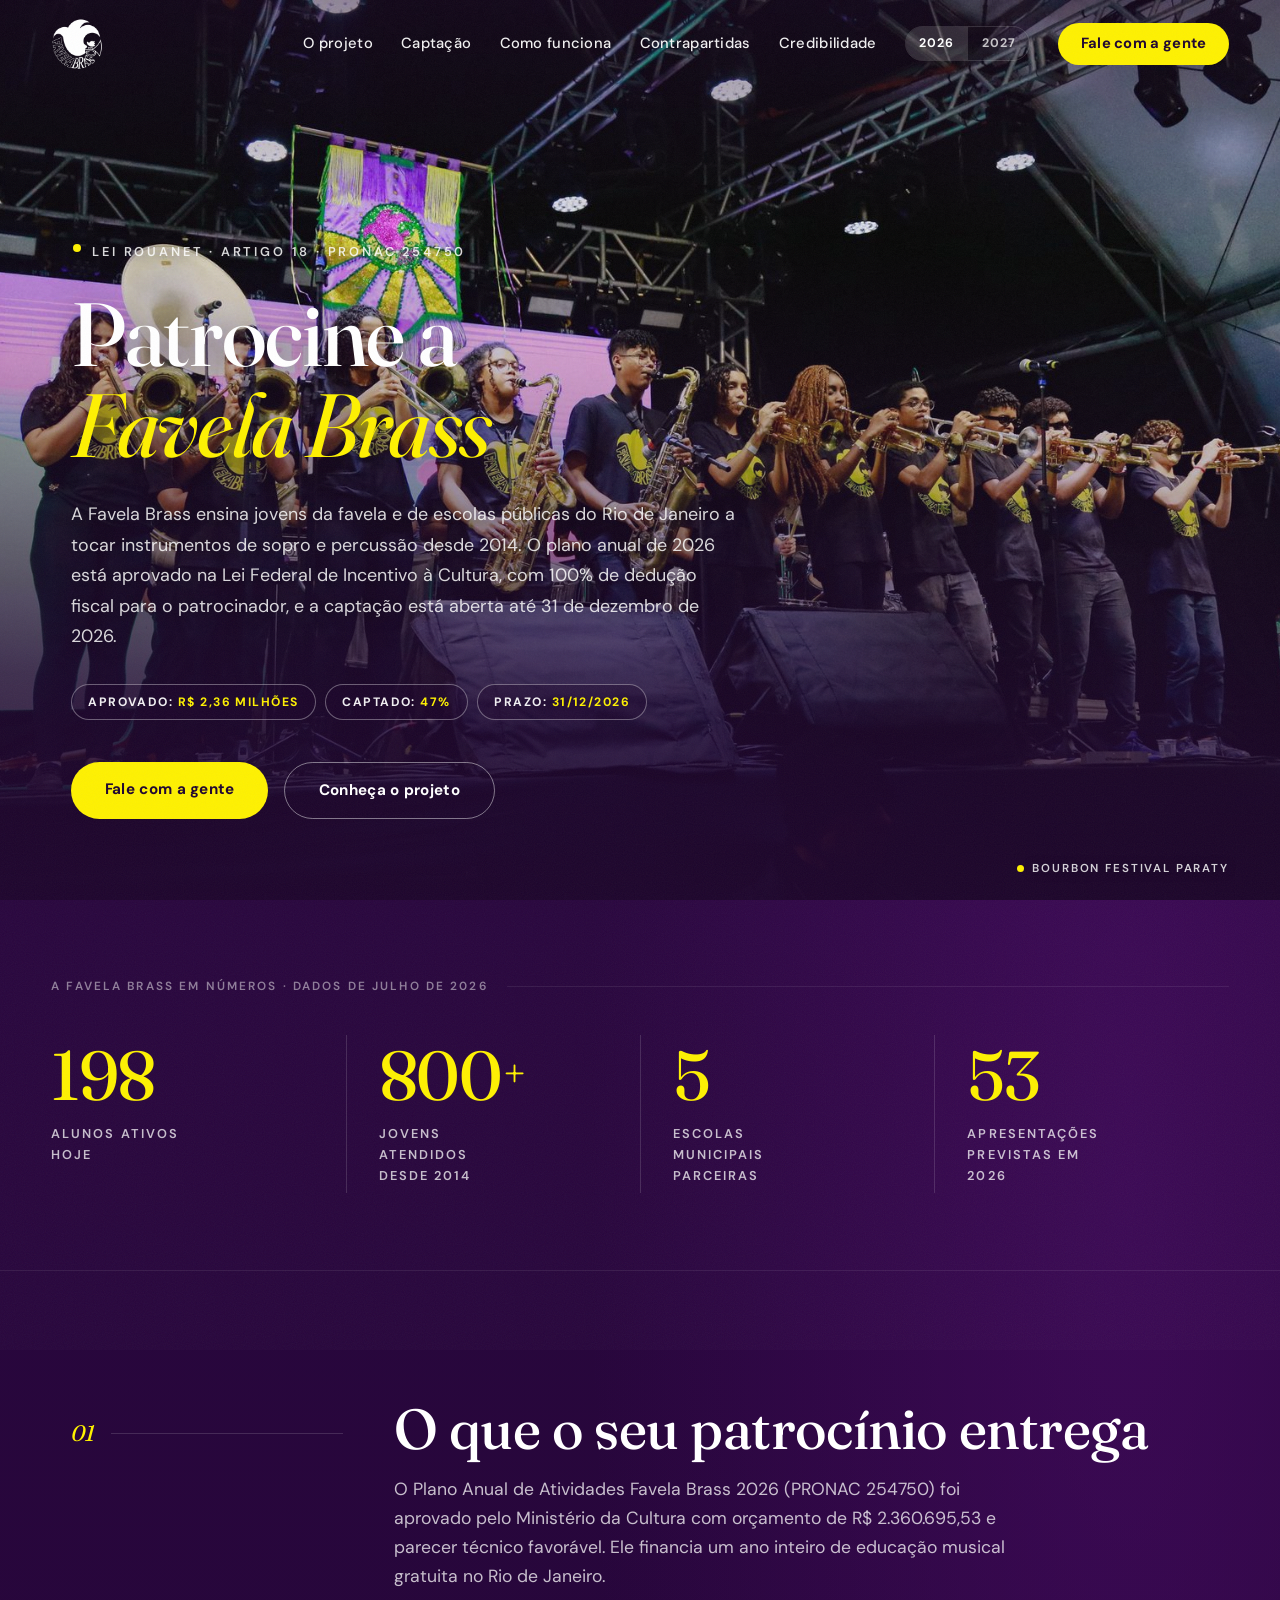
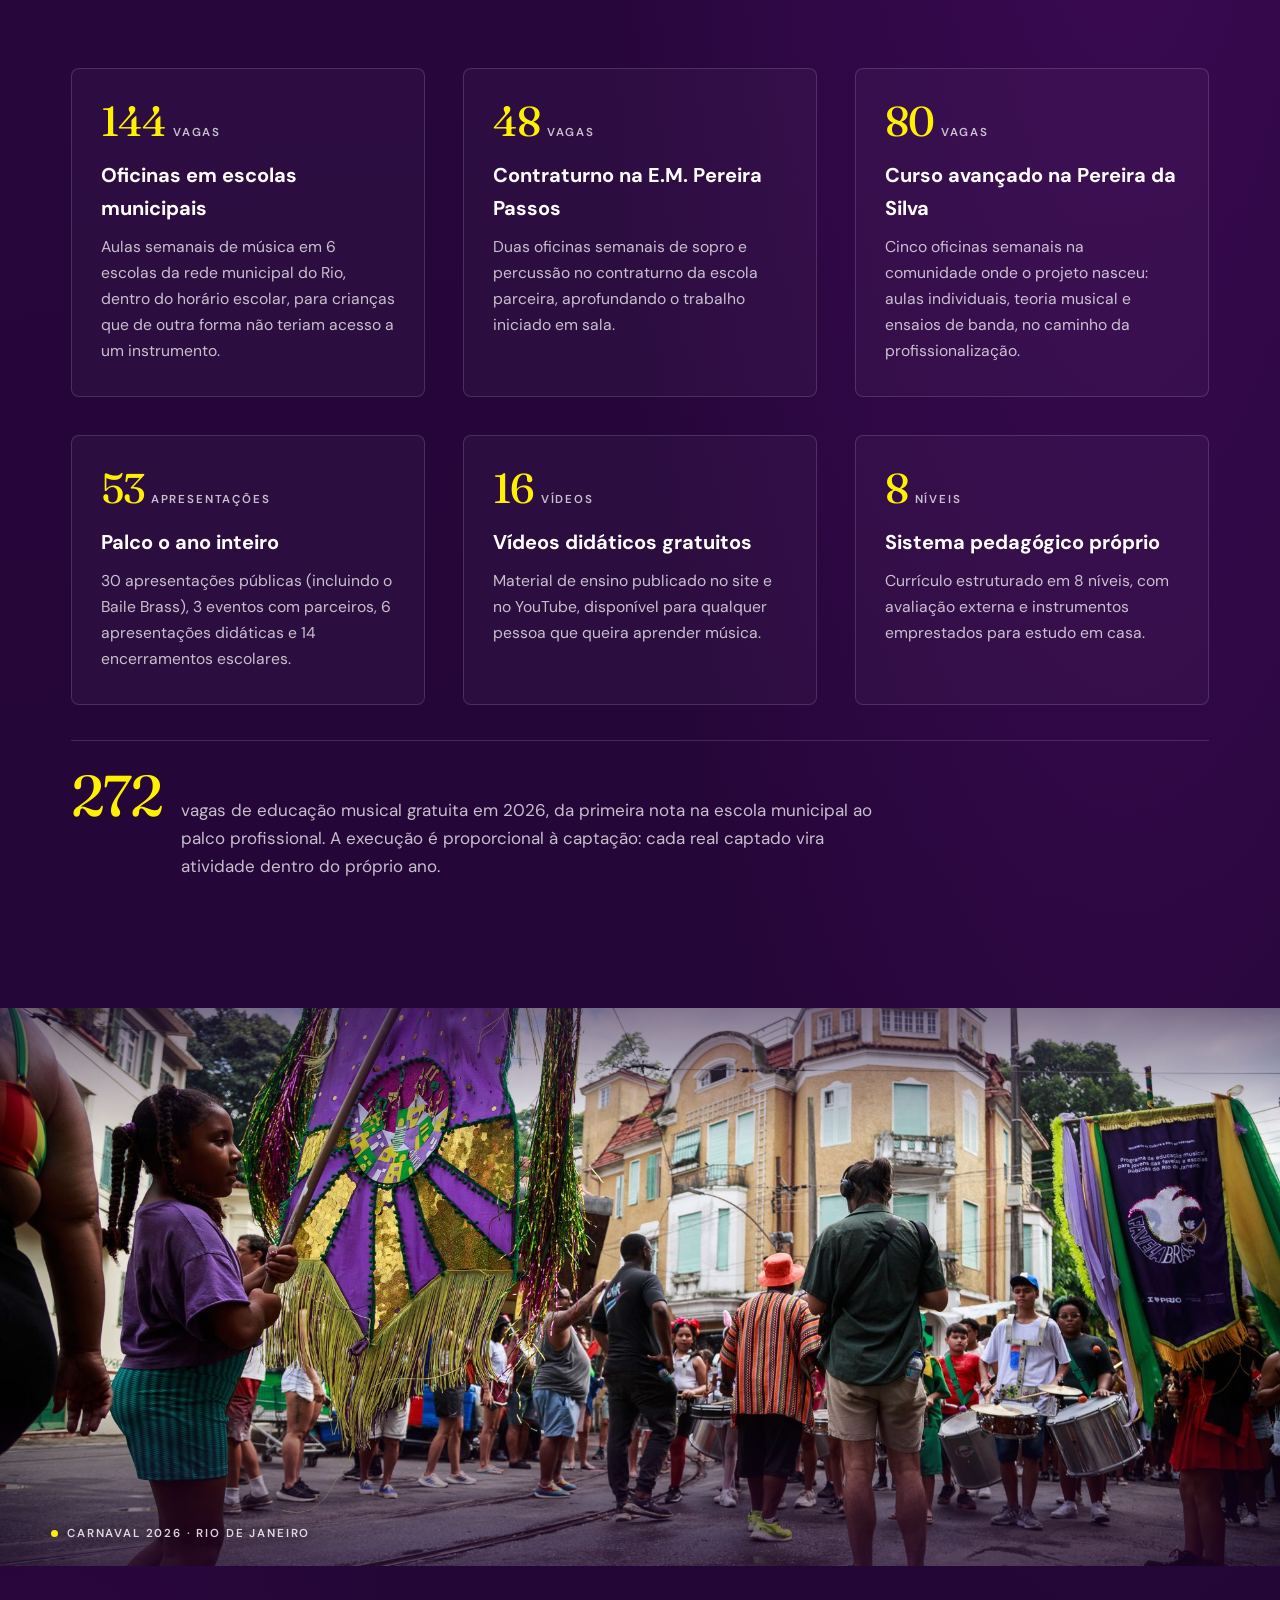
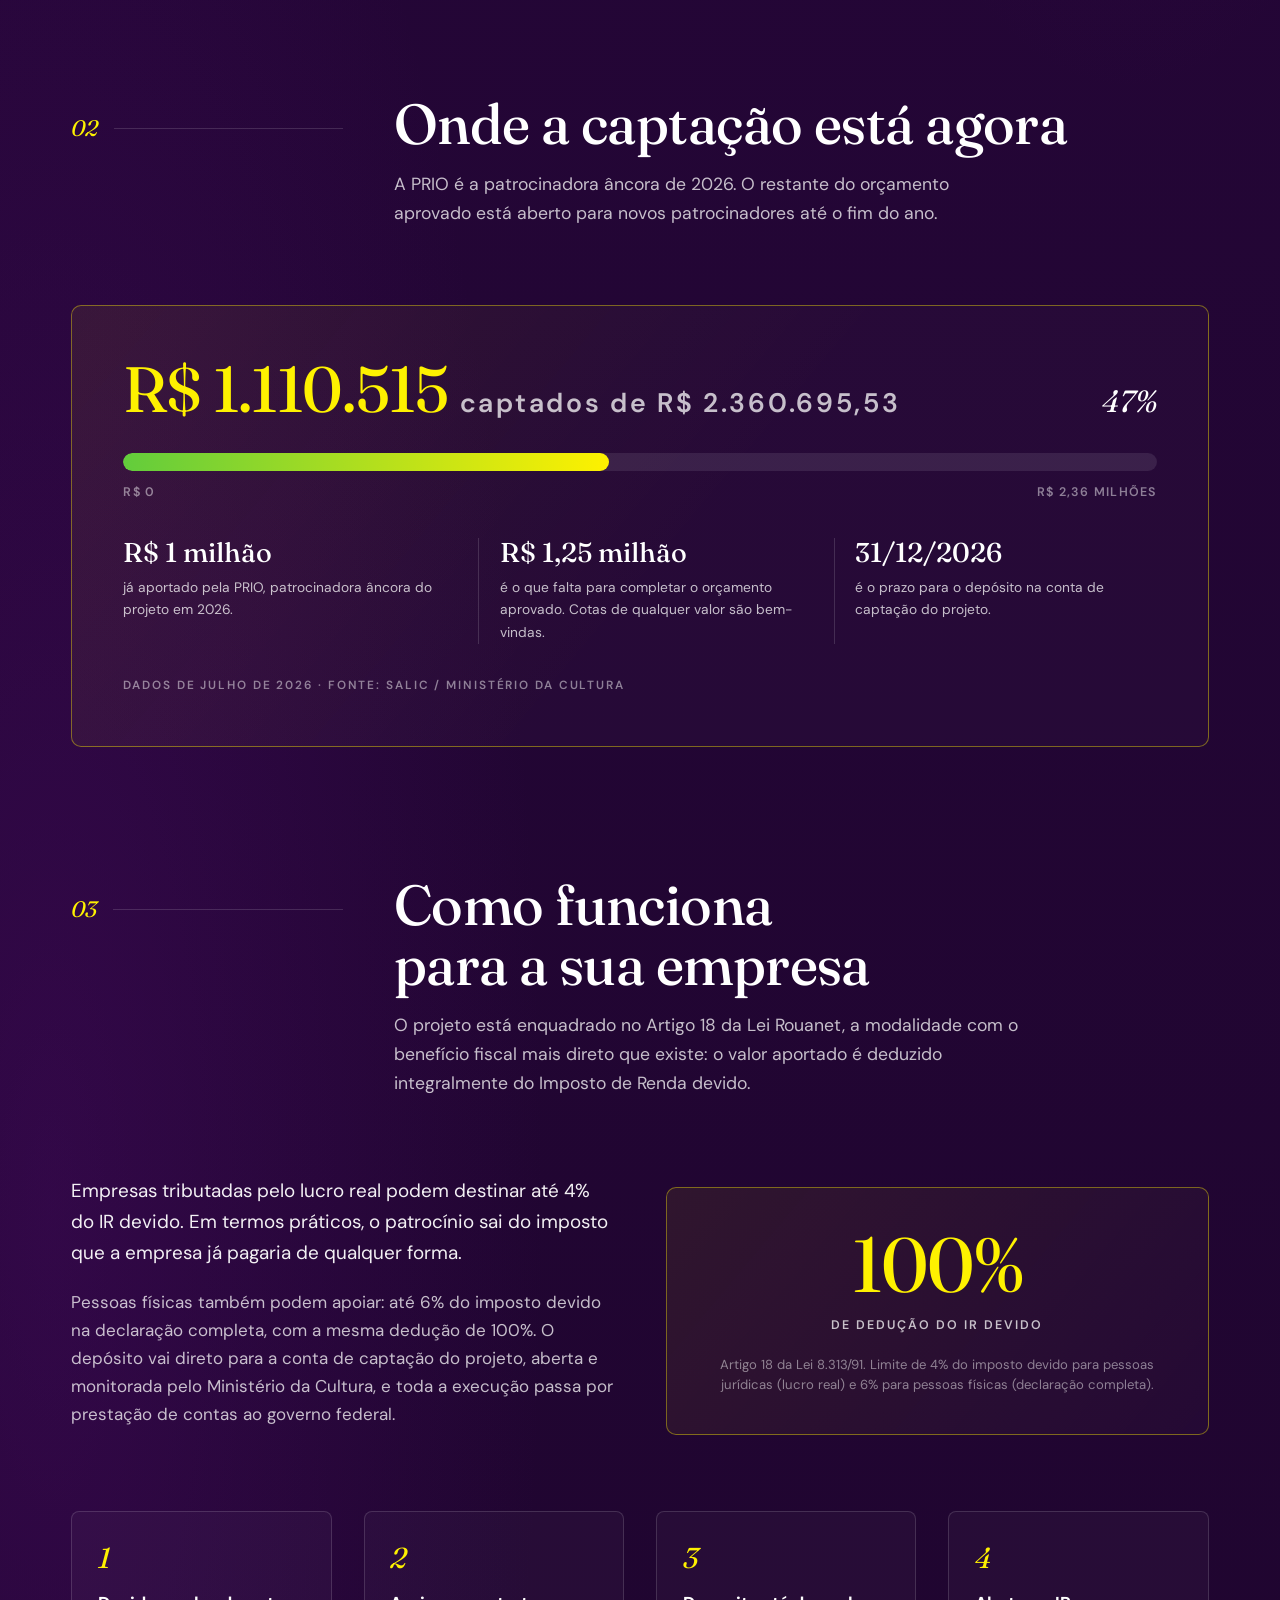
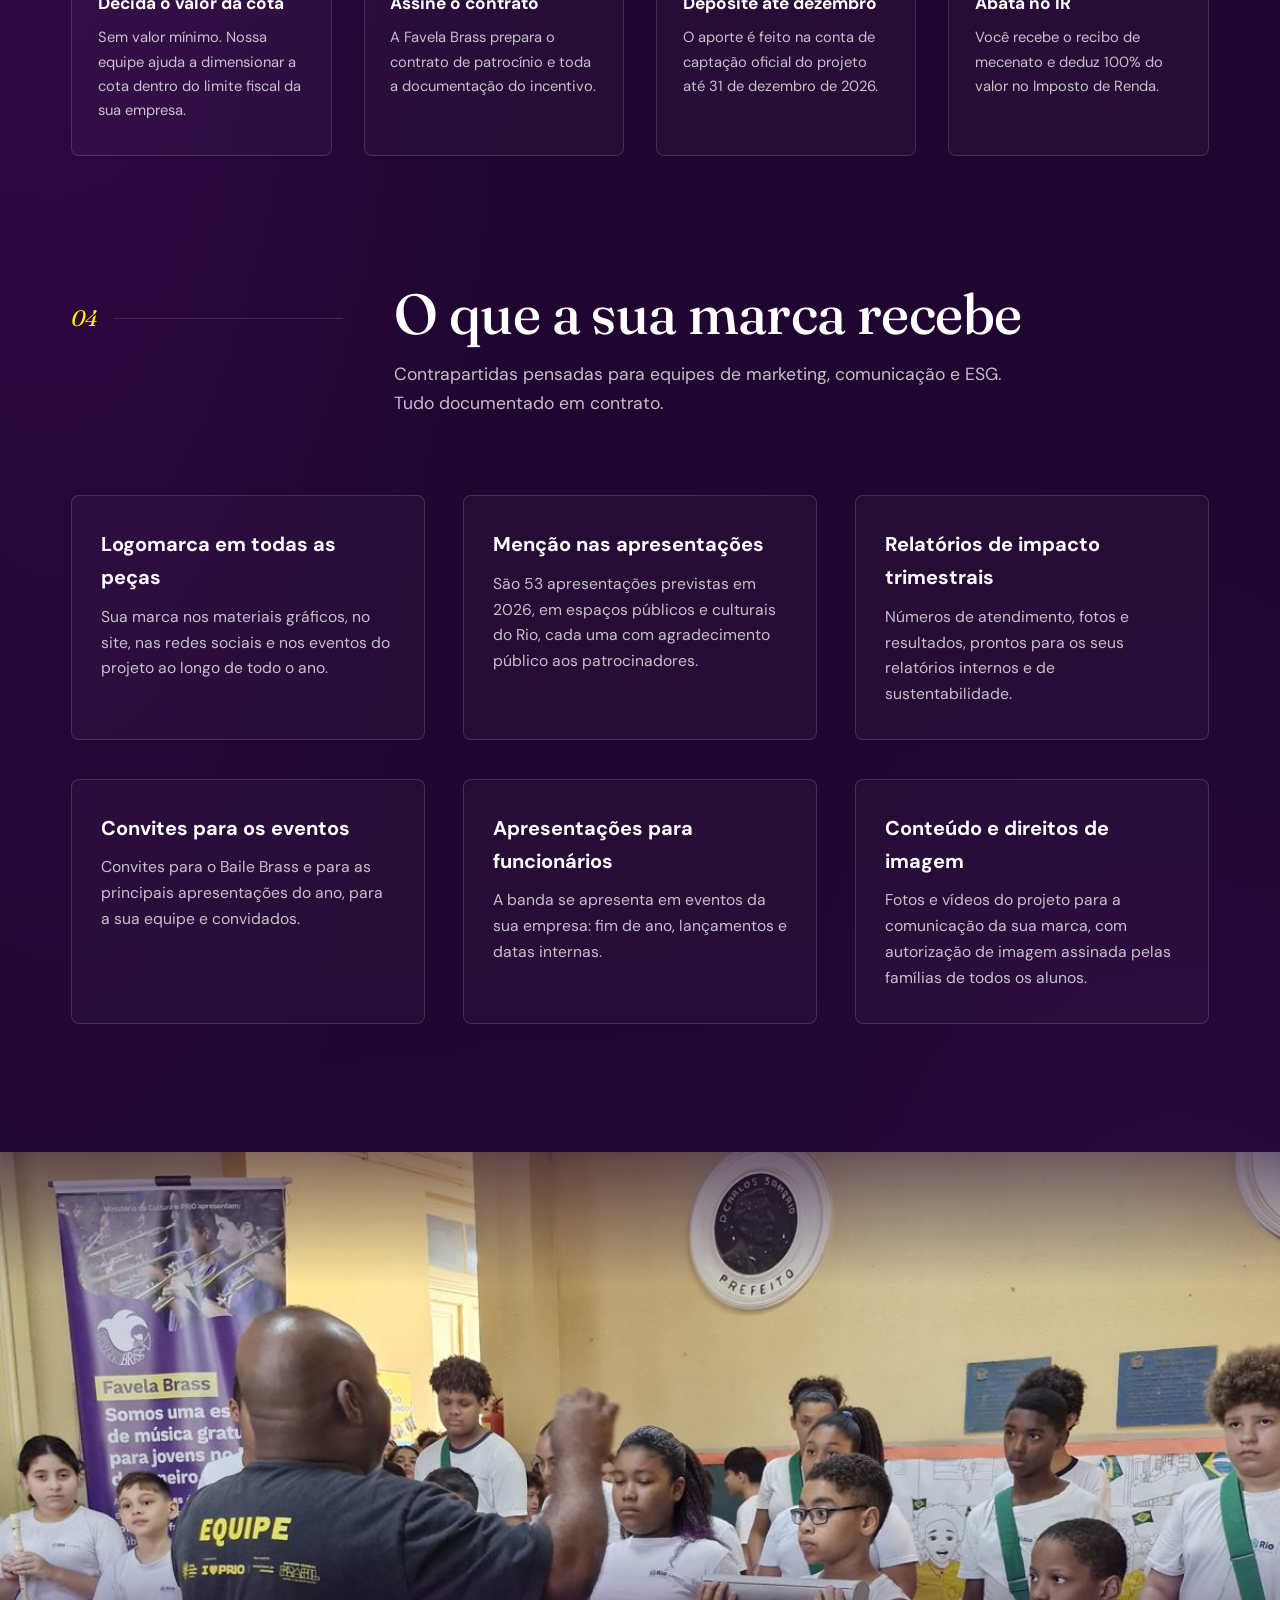
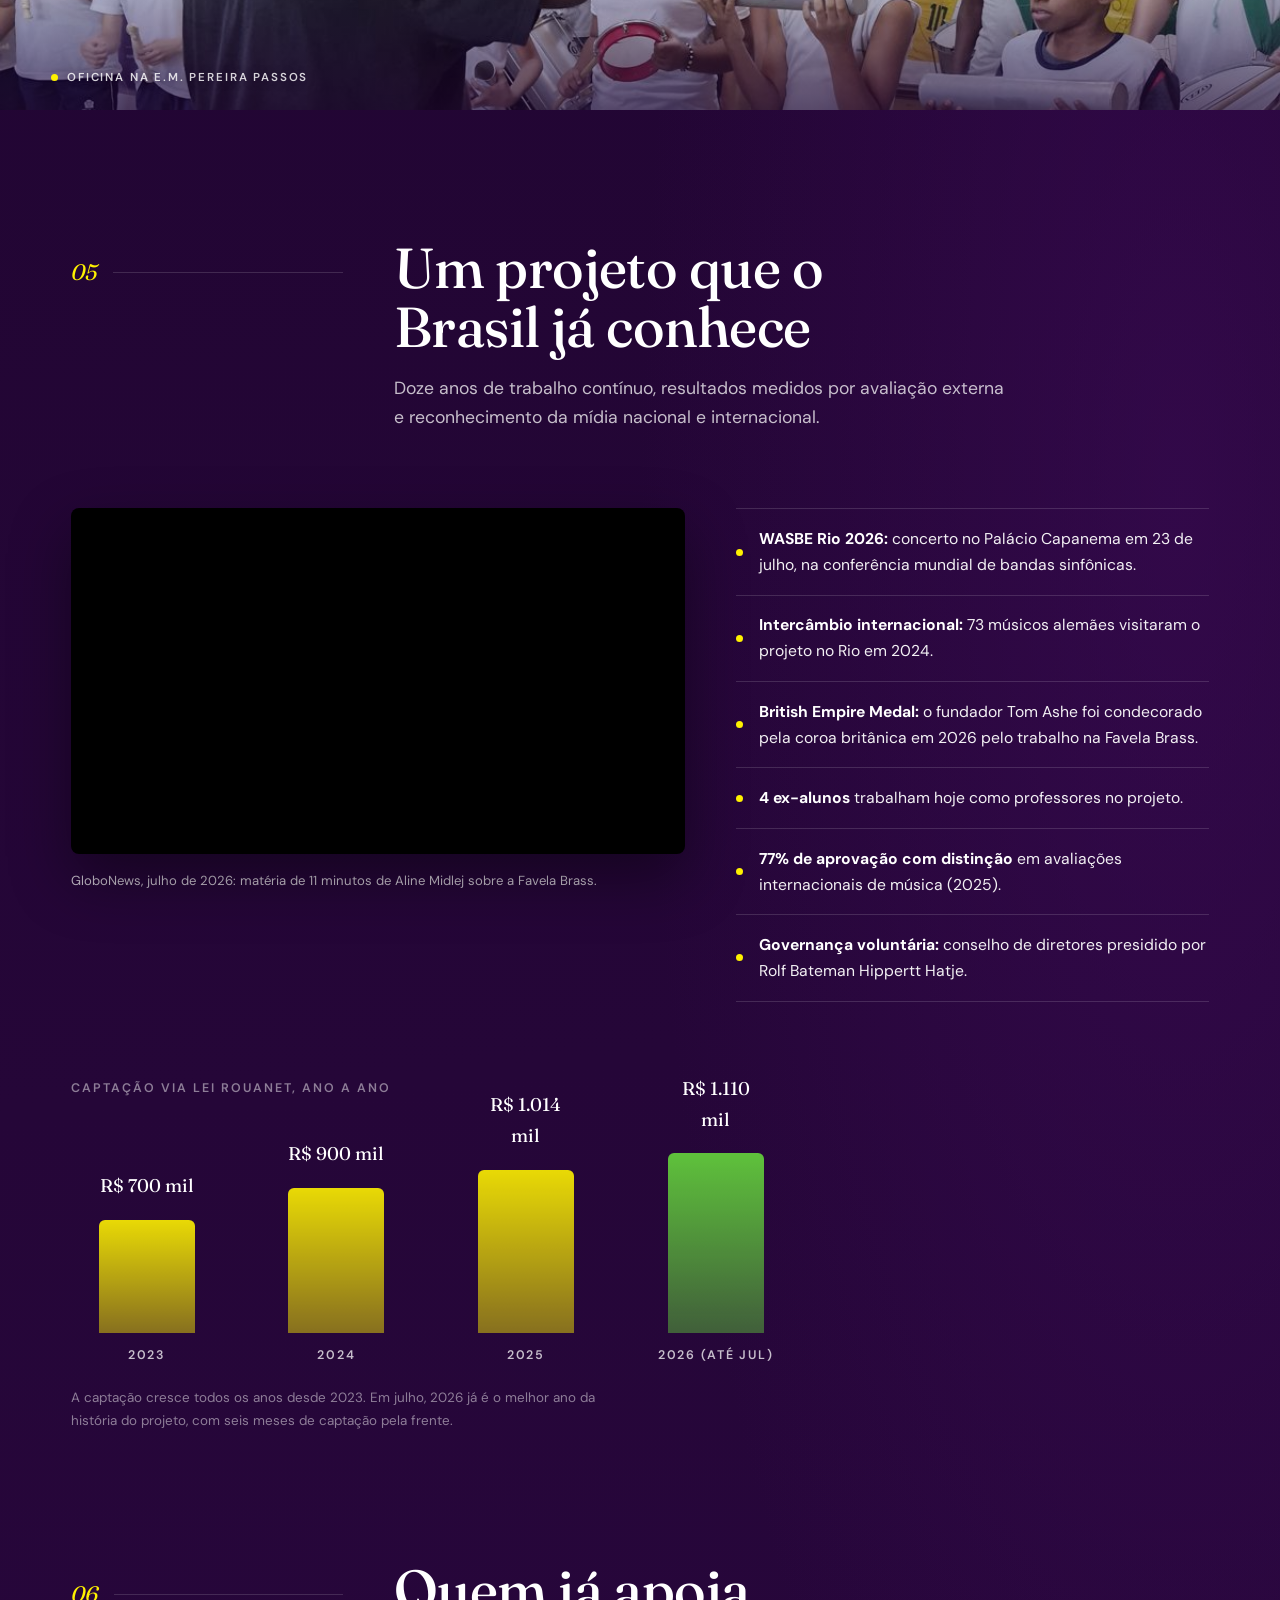
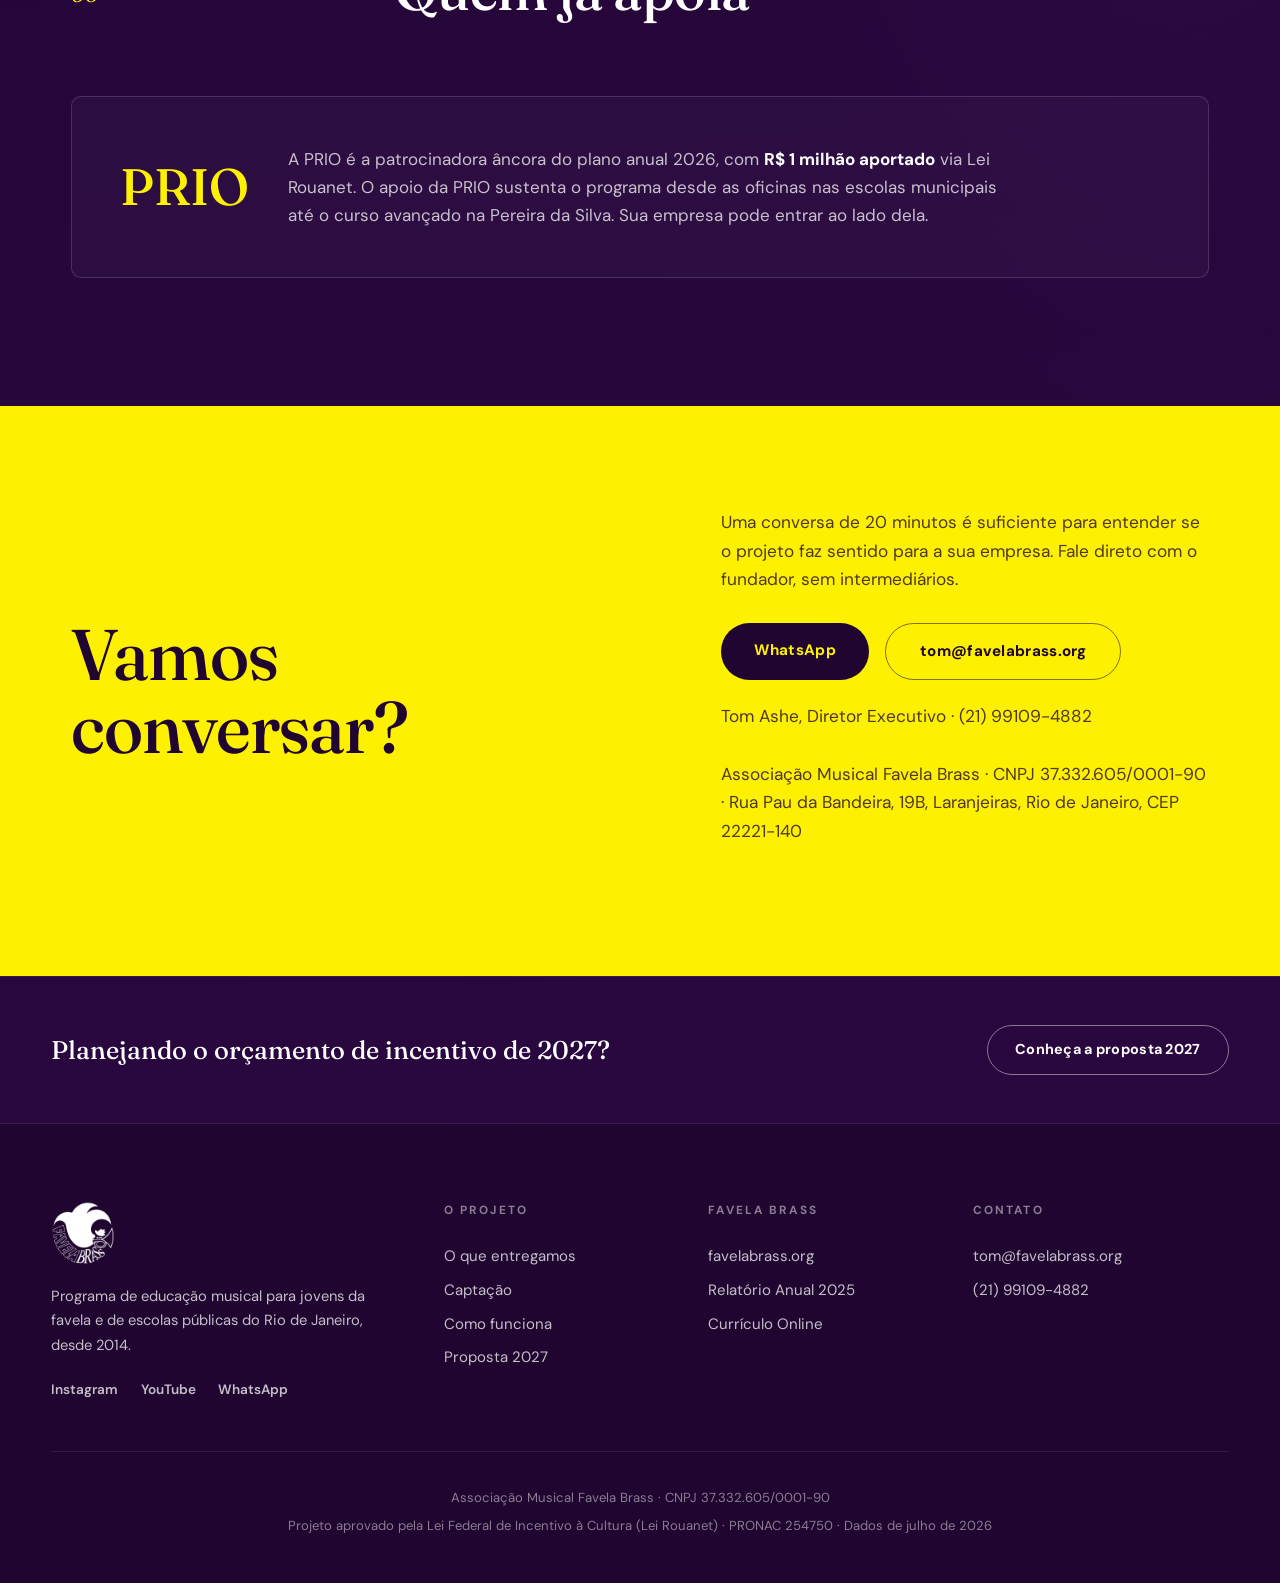
==== index.html @ df21fc0c "Apresentação comercial Rouanet: /2026/ (PRONAC 254750, captação) + /2027/ (proposta), rouanet.favela" ====
<!DOCTYPE html>
<html lang="pt-BR">
<head>
<meta charset="UTF-8">
<!-- Raiz redireciona para o ano com captação ativa.
     Flipar para /2027/ quando a captação 2026 fechar (jan/2027). -->
<meta http-equiv="refresh" content="0; url=/2026/">
<link rel="canonical" href="https://rouanet.favelabrass.org/2026/">
<title>Favela Brass · Lei Rouanet</title>
<script>location.replace('/2026/');</script>
</head>
<body>
<p><a href="/2026/">Patrocine a Favela Brass via Lei Rouanet: projeto 2026</a></p>
</body>
</html>
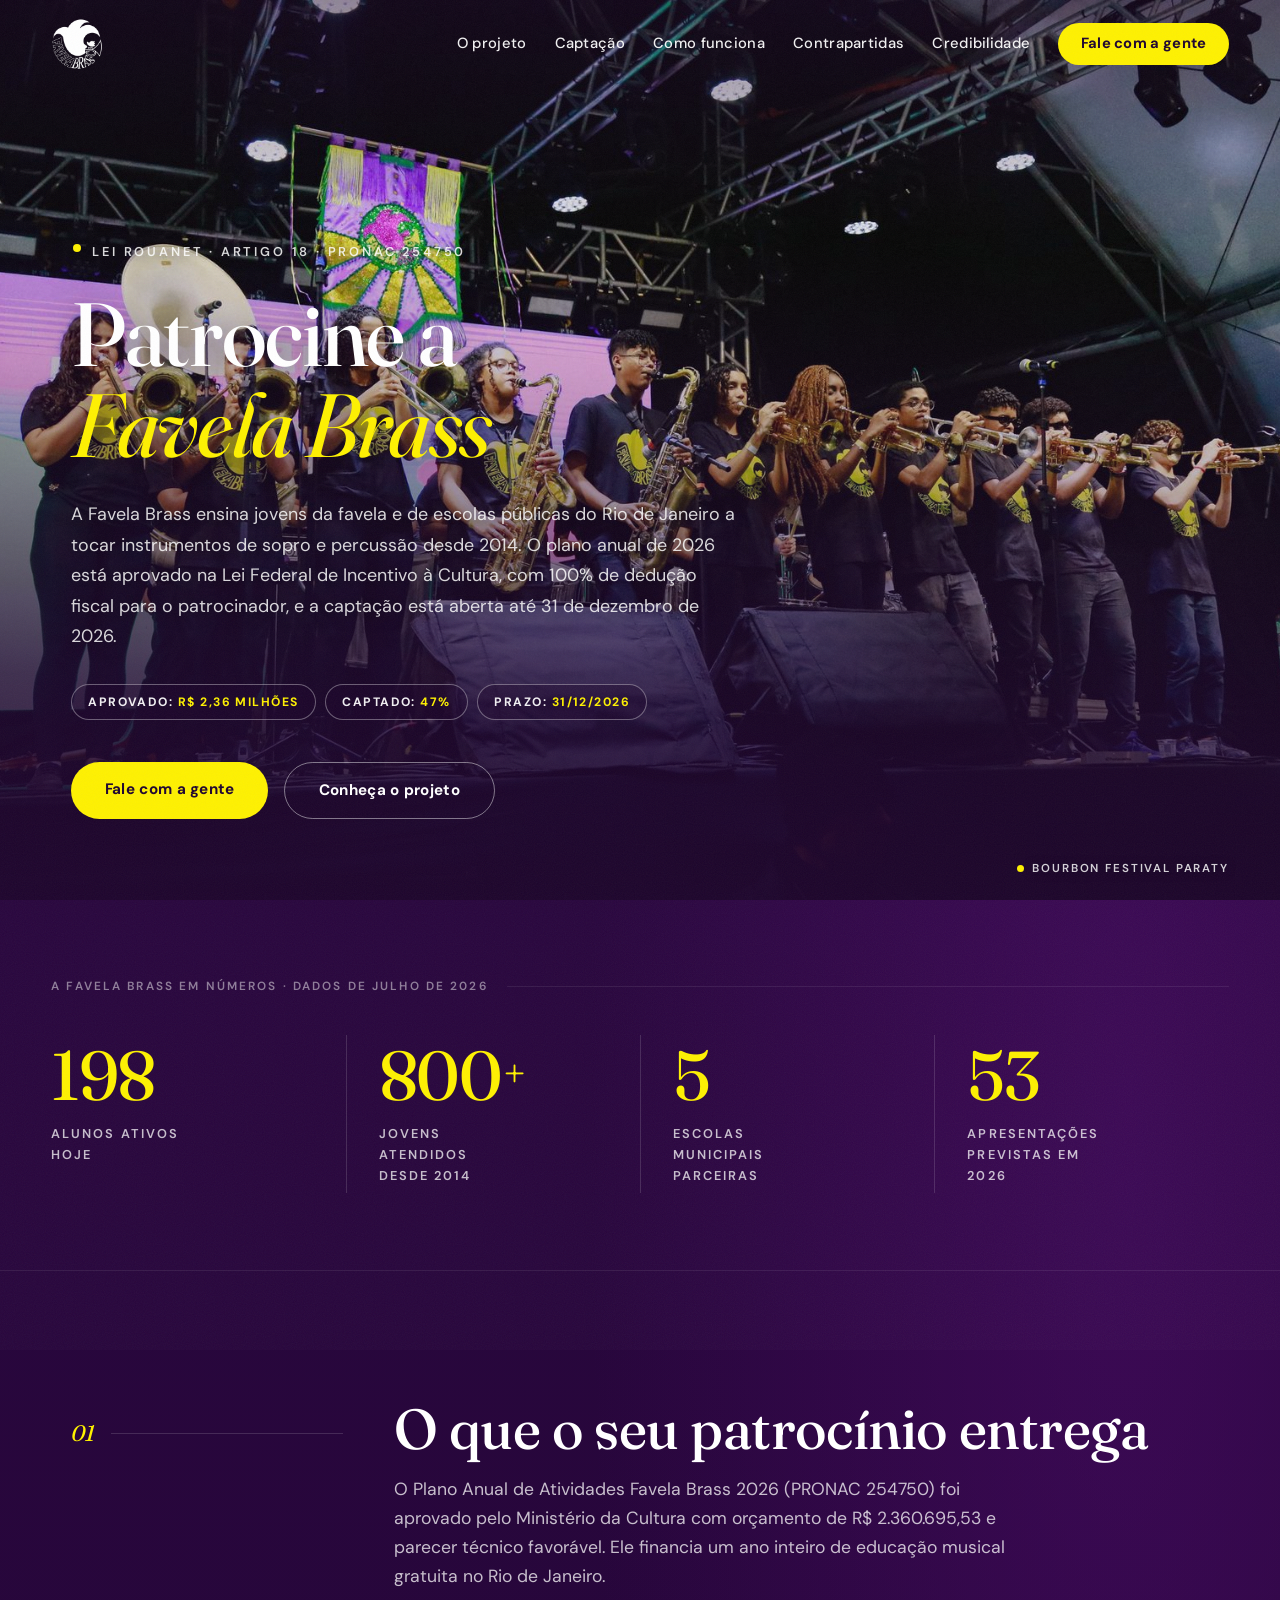
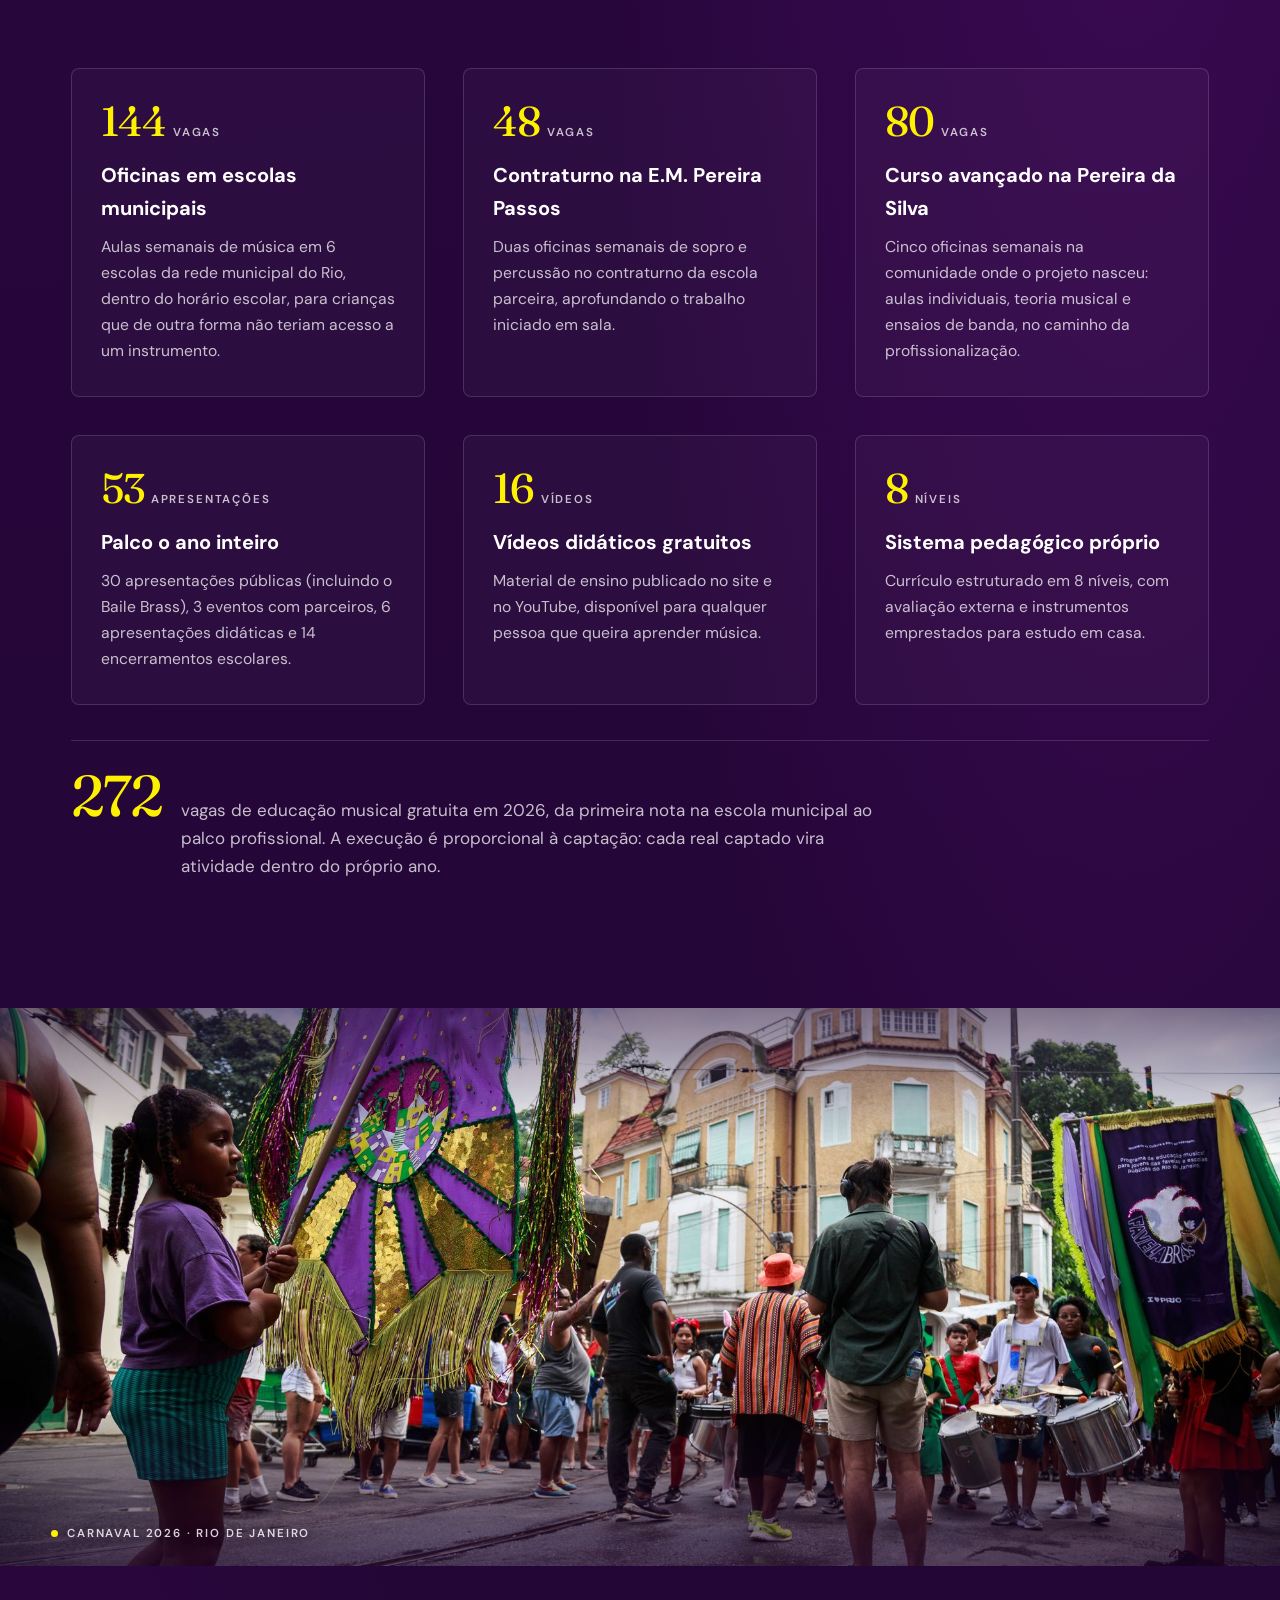
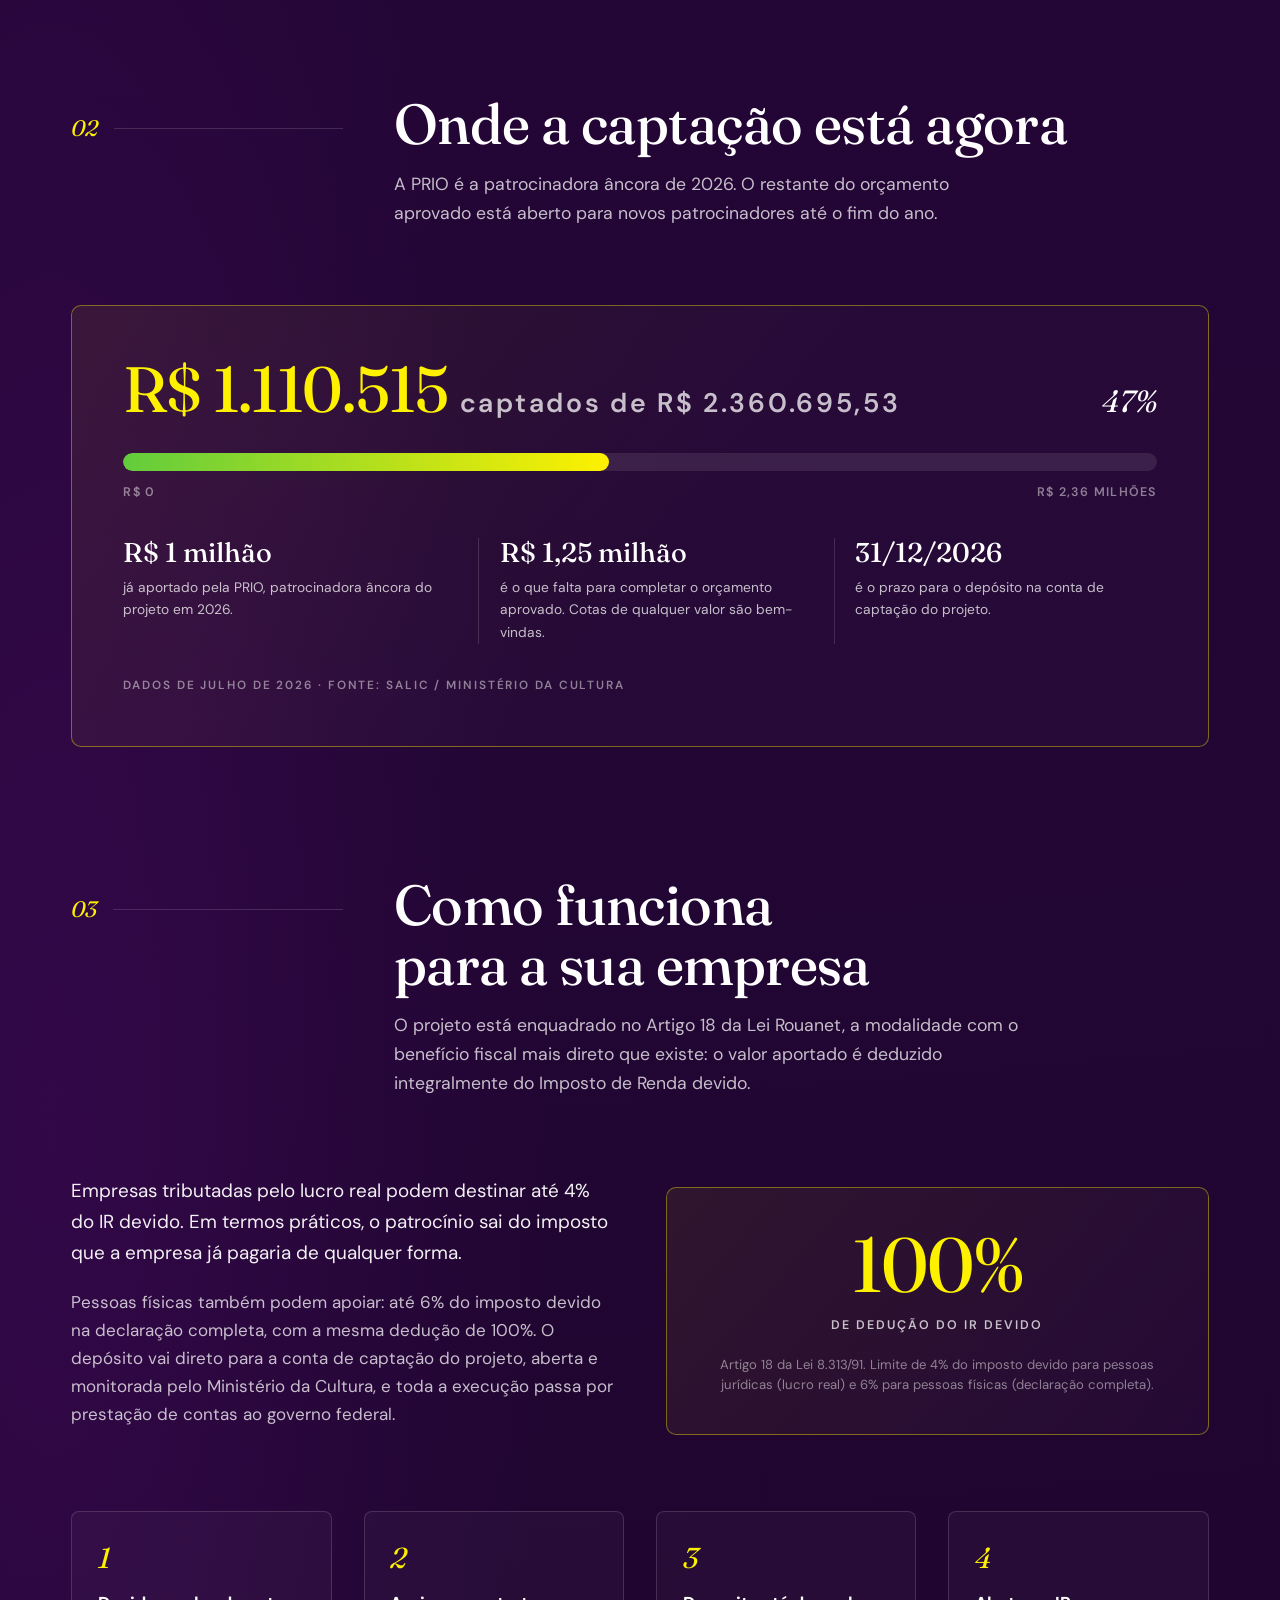
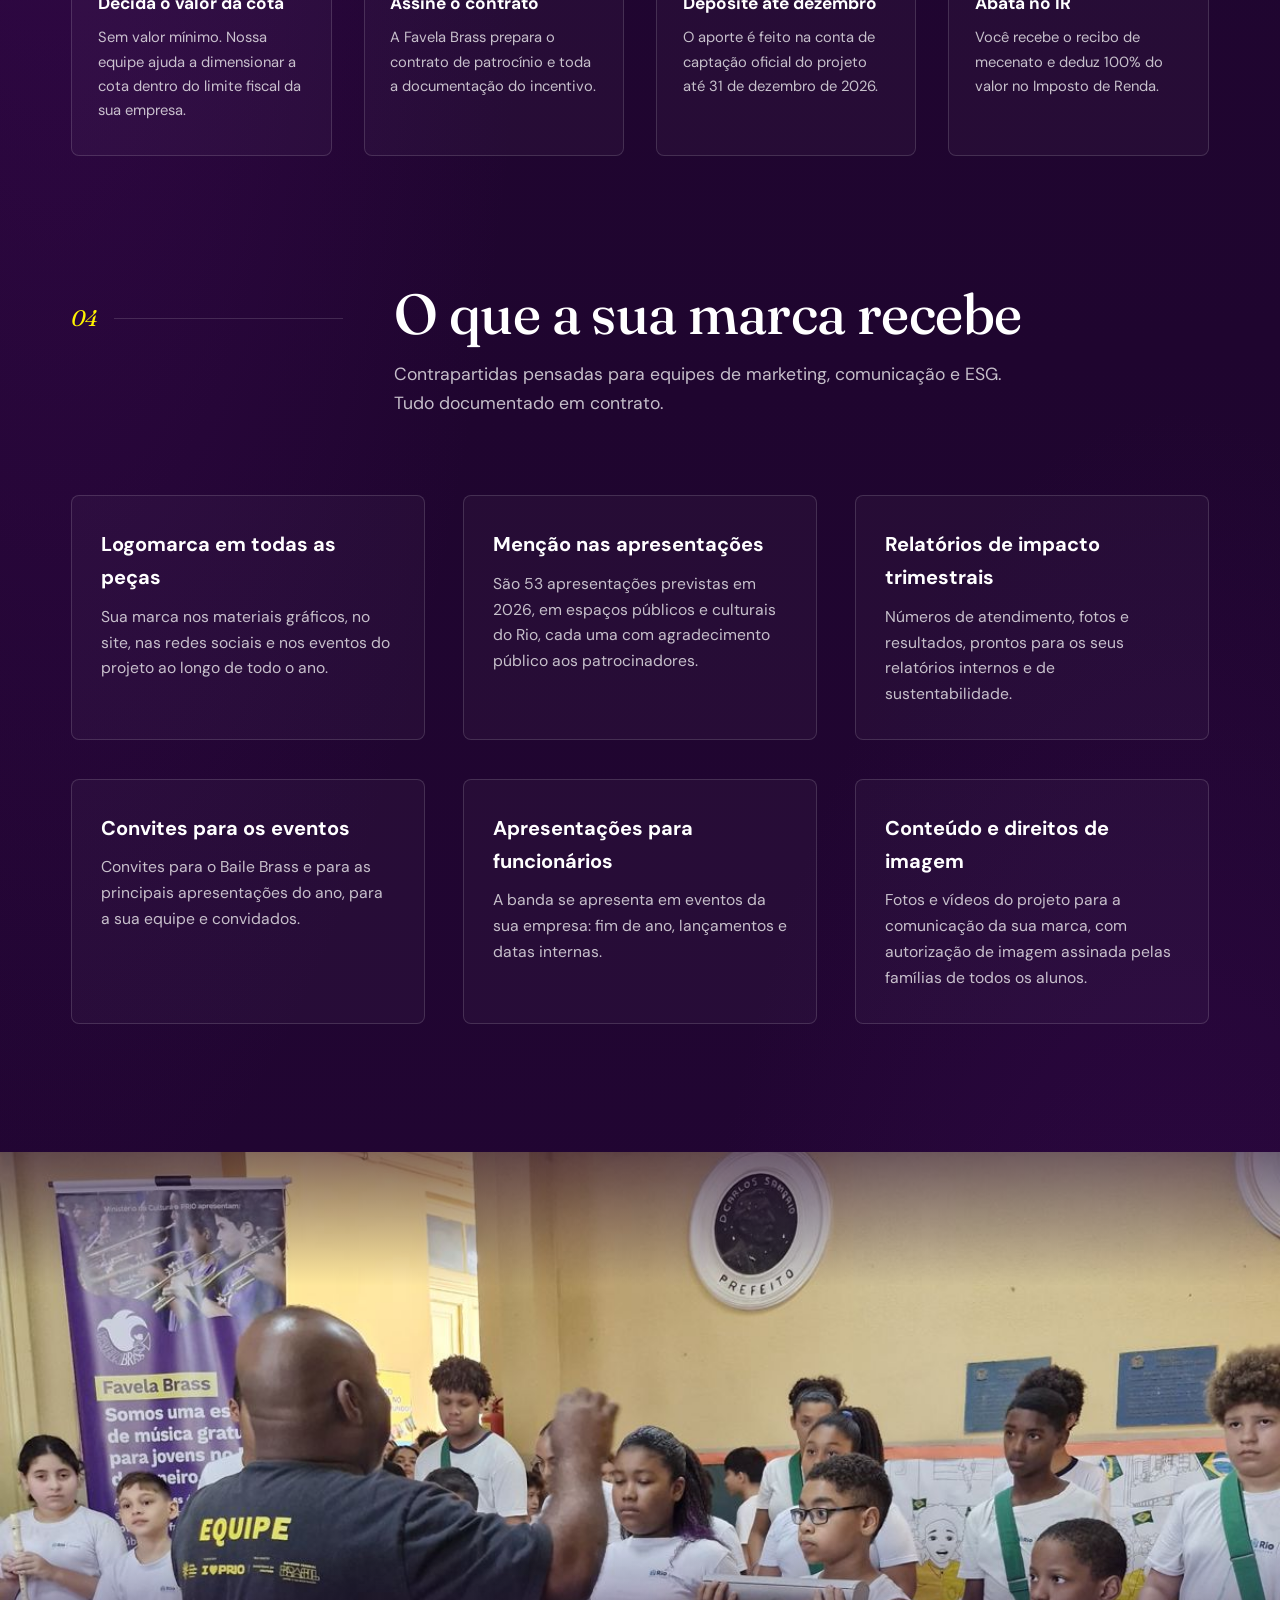
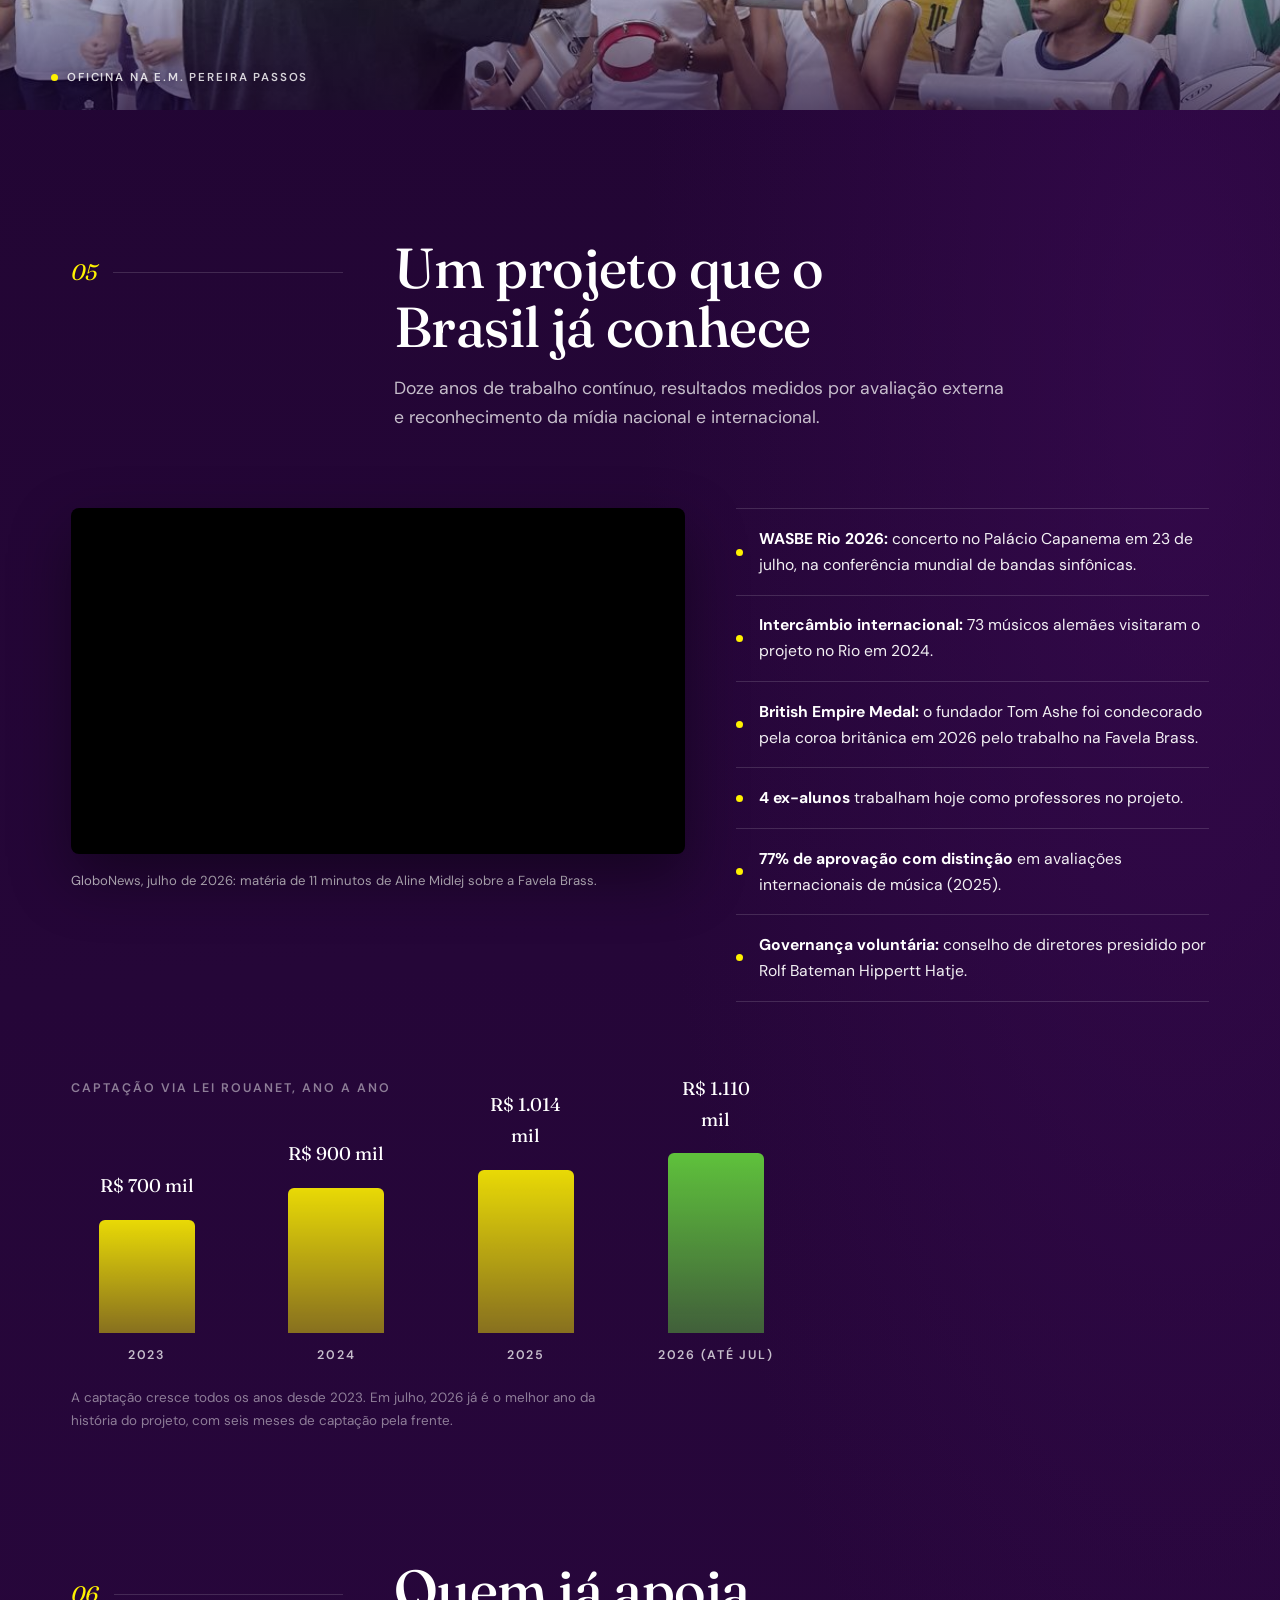
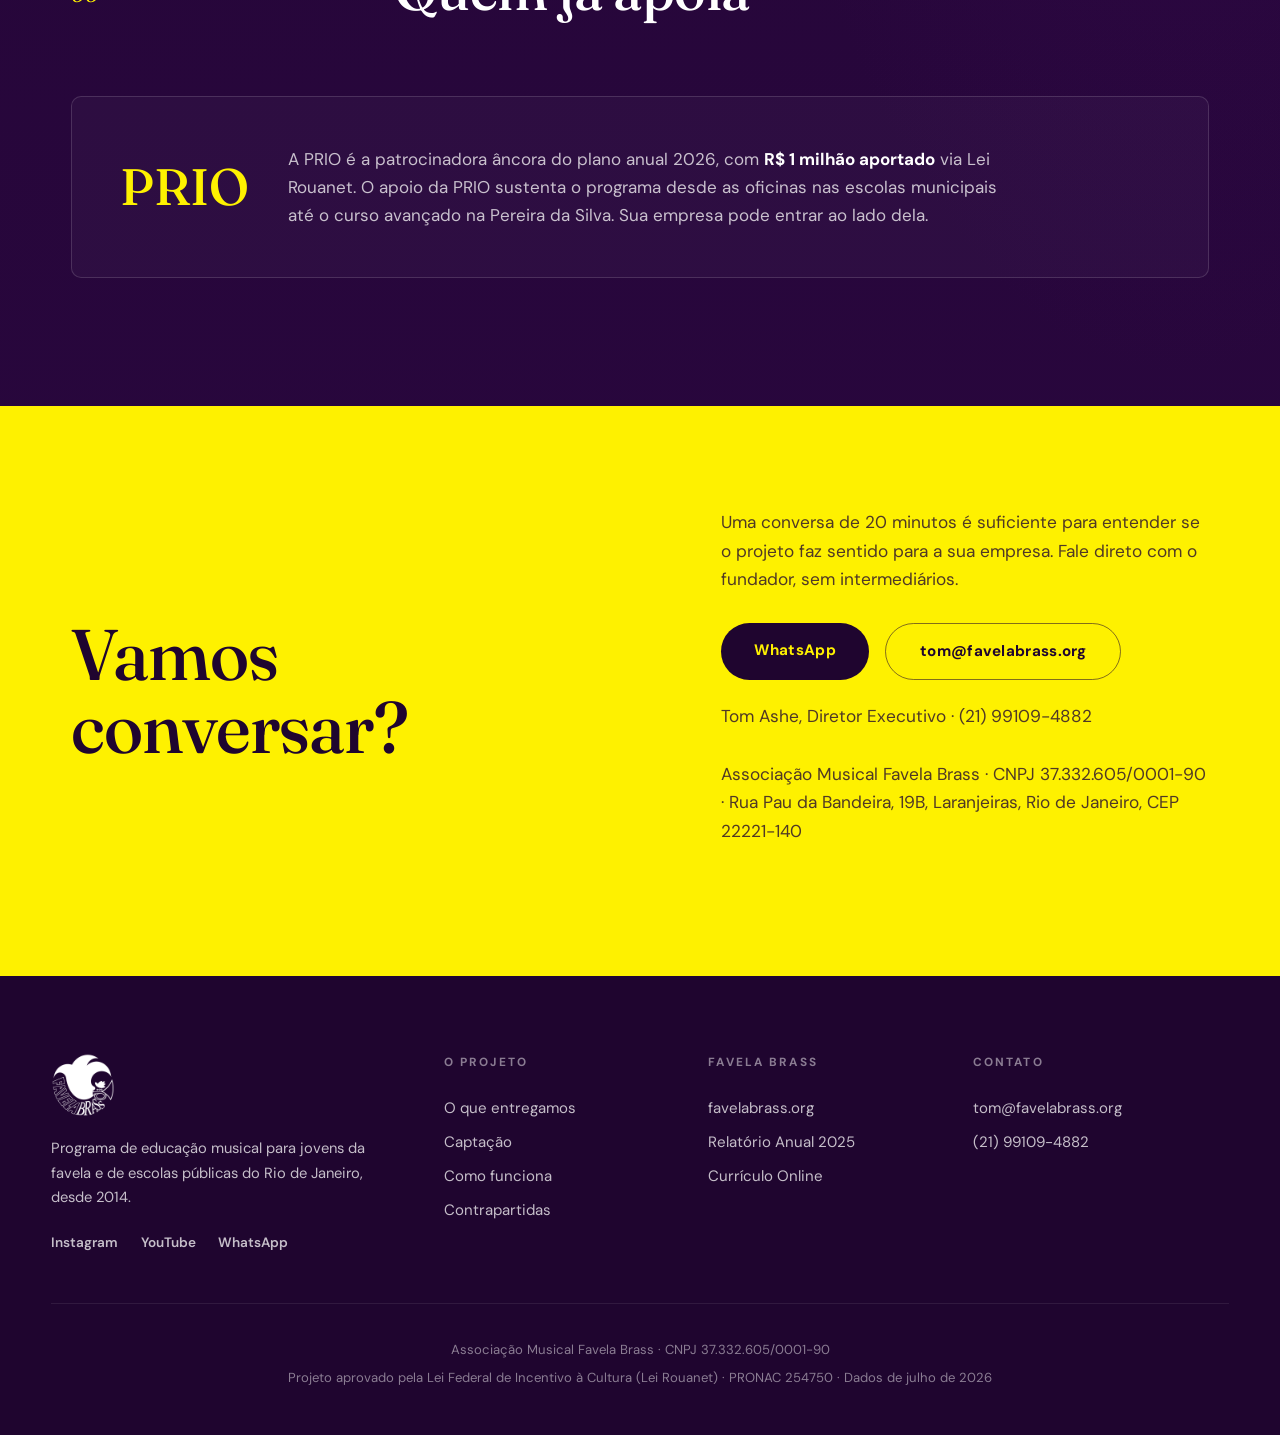
==== commit 33978001: "Park 2027 until MinC approval; 2026 is now a standalone single-page site FB does not present project" ====
--- a/index.html
+++ b/index.html
@@ -3,7 +3,10 @@
 <head>
 <meta charset="UTF-8">
 <!-- Raiz redireciona para o ano com captação ativa.
-     Flipar para /2027/ quando a captação 2026 fechar (jan/2027). -->
+     A página /2027/ está PARADA (git history, commit 6e48c6c): a FB não
+     apresenta projeto antes da aprovação do MinC. Quando o plano 2027 for
+     aprovado, restaurar /2027/ com PRONAC e valor reais e apontar a raiz
+     para ele. Até lá, só existe /2026/. -->
 <meta http-equiv="refresh" content="0; url=/2026/">
 <link rel="canonical" href="https://rouanet.favelabrass.org/2026/">
 <title>Favela Brass · Lei Rouanet</title>
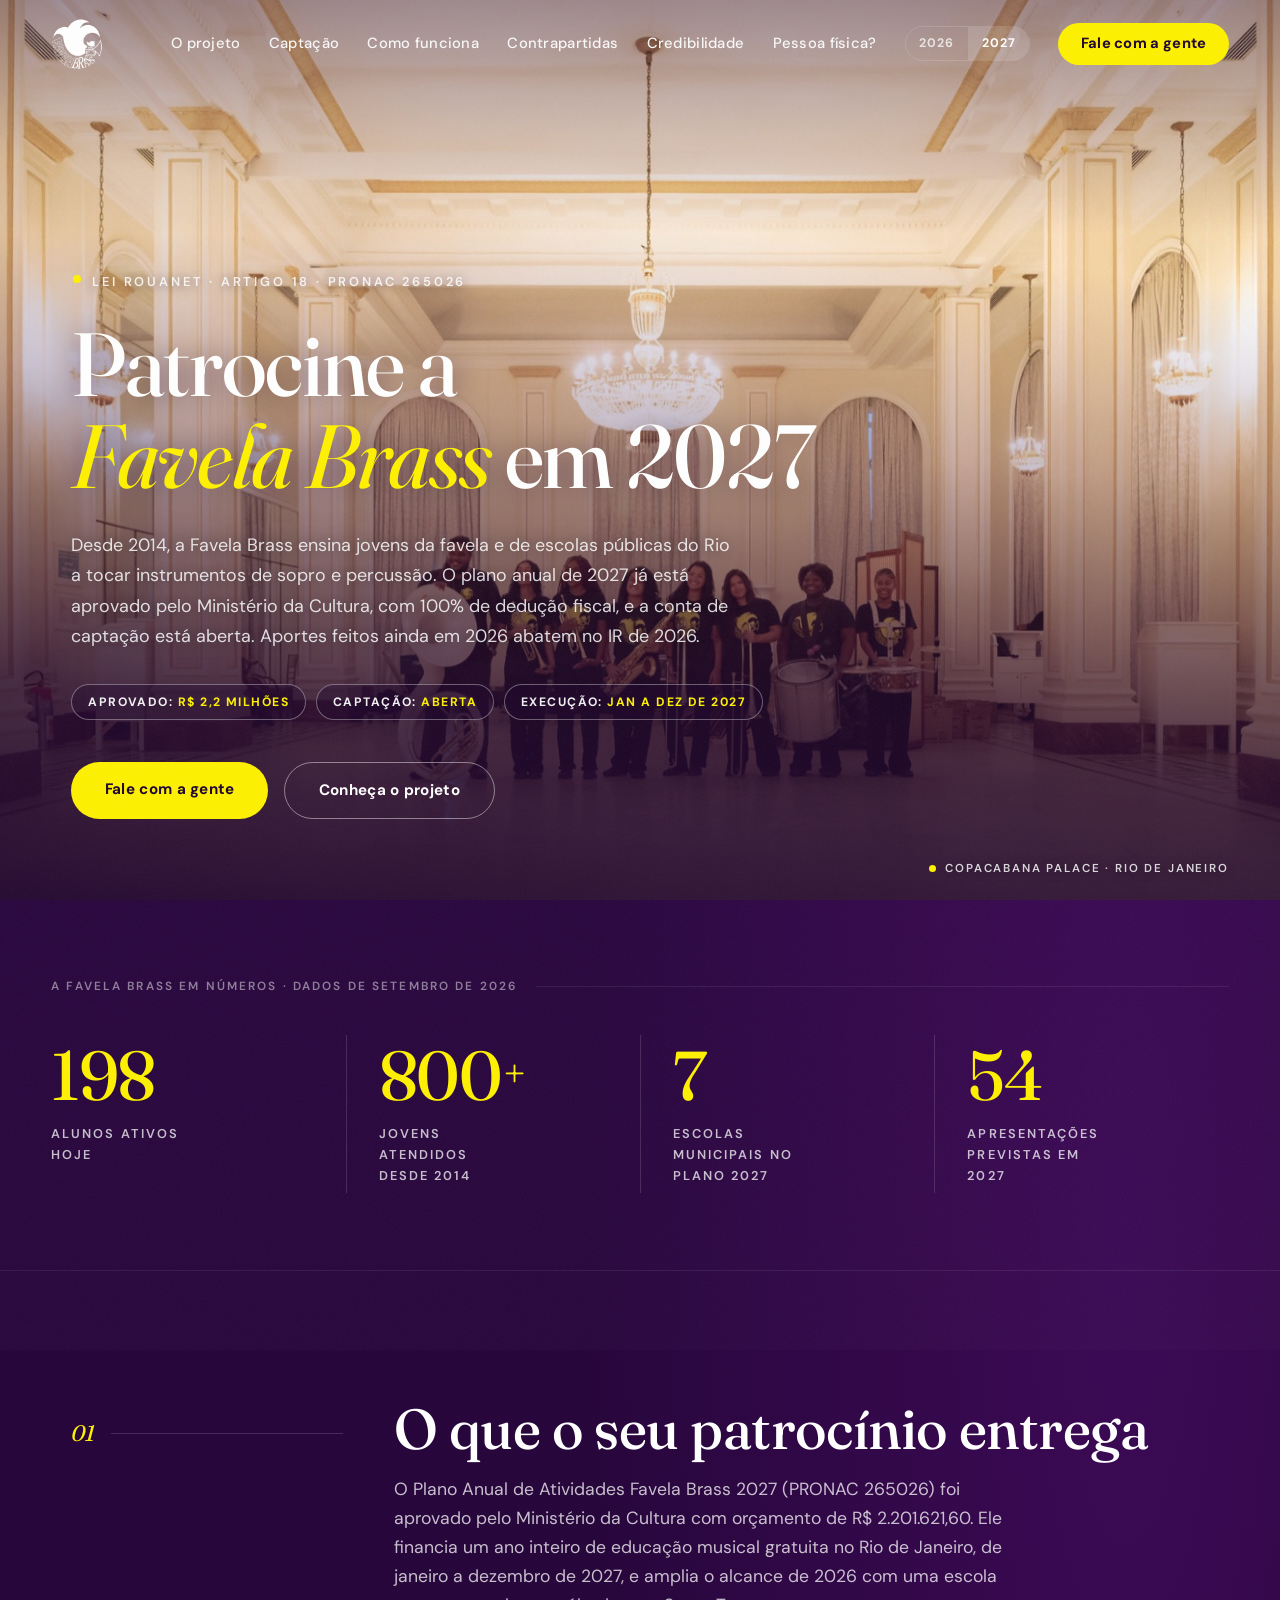
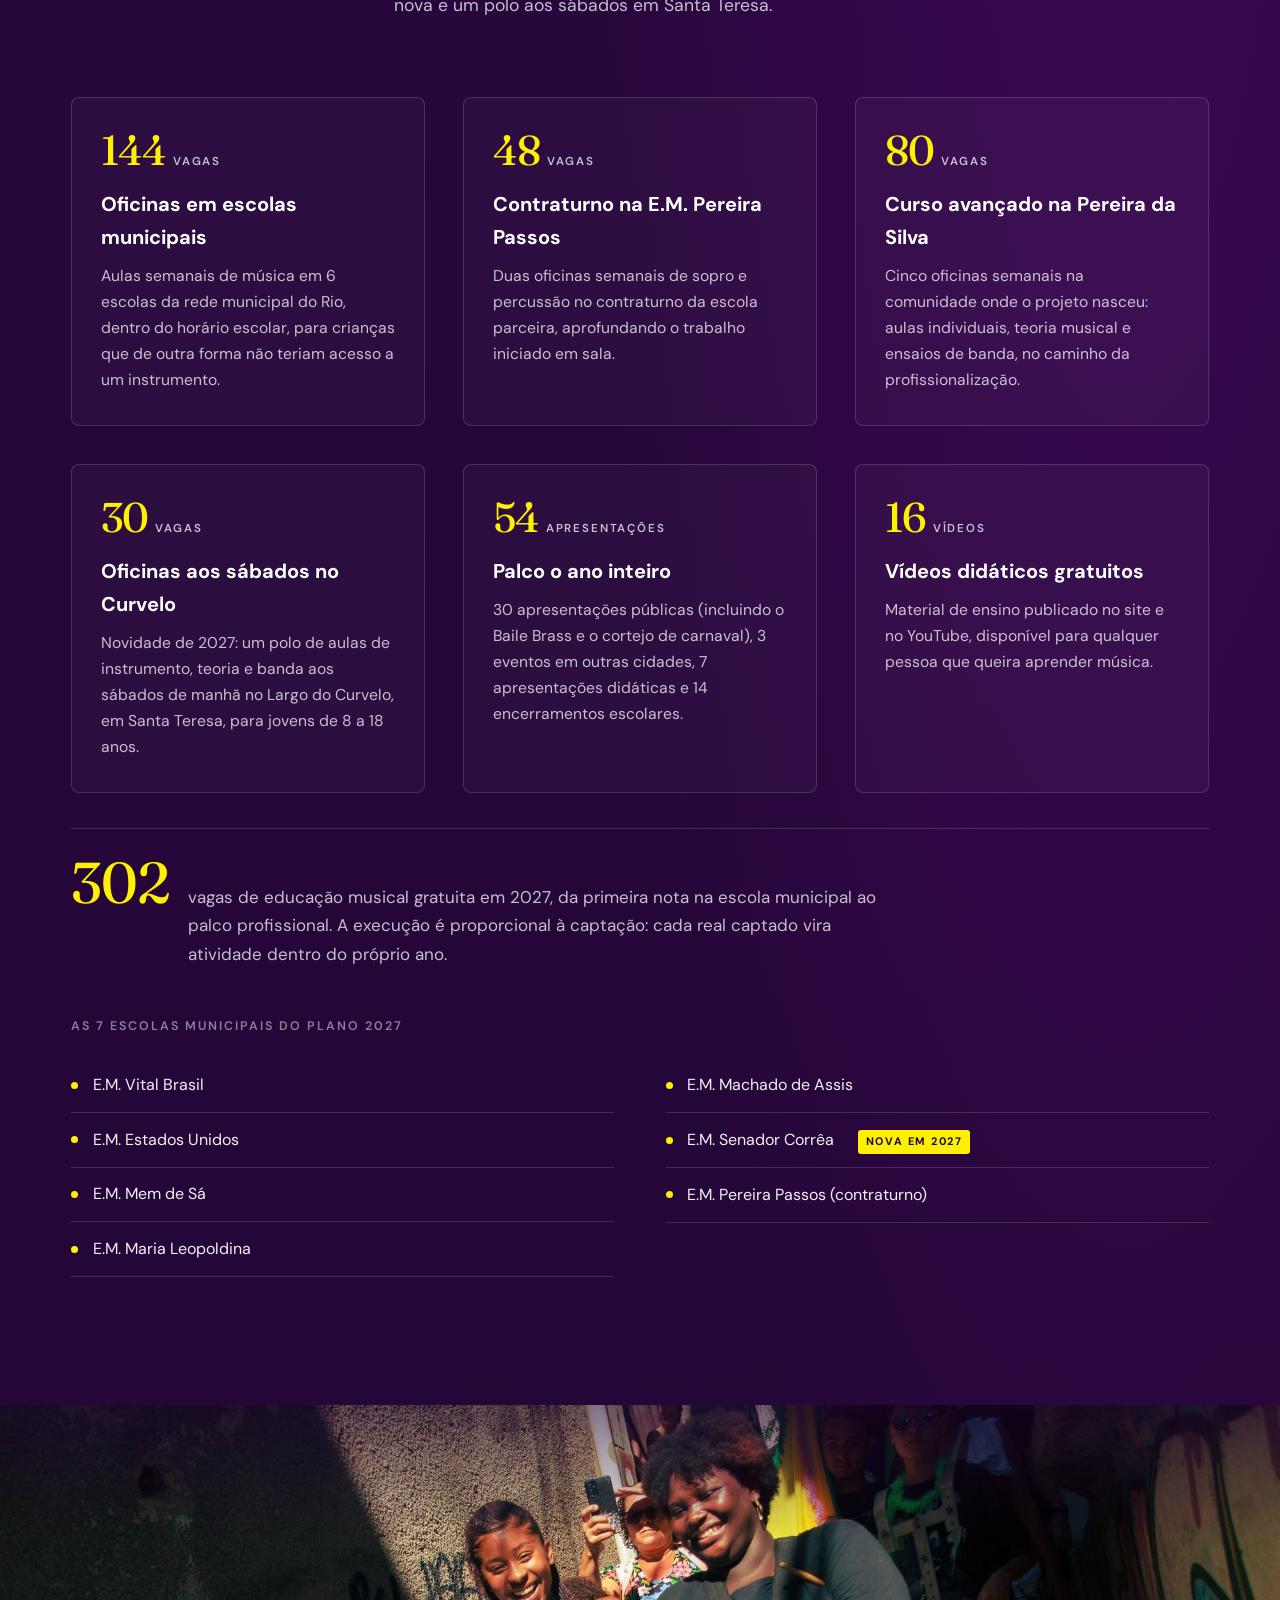
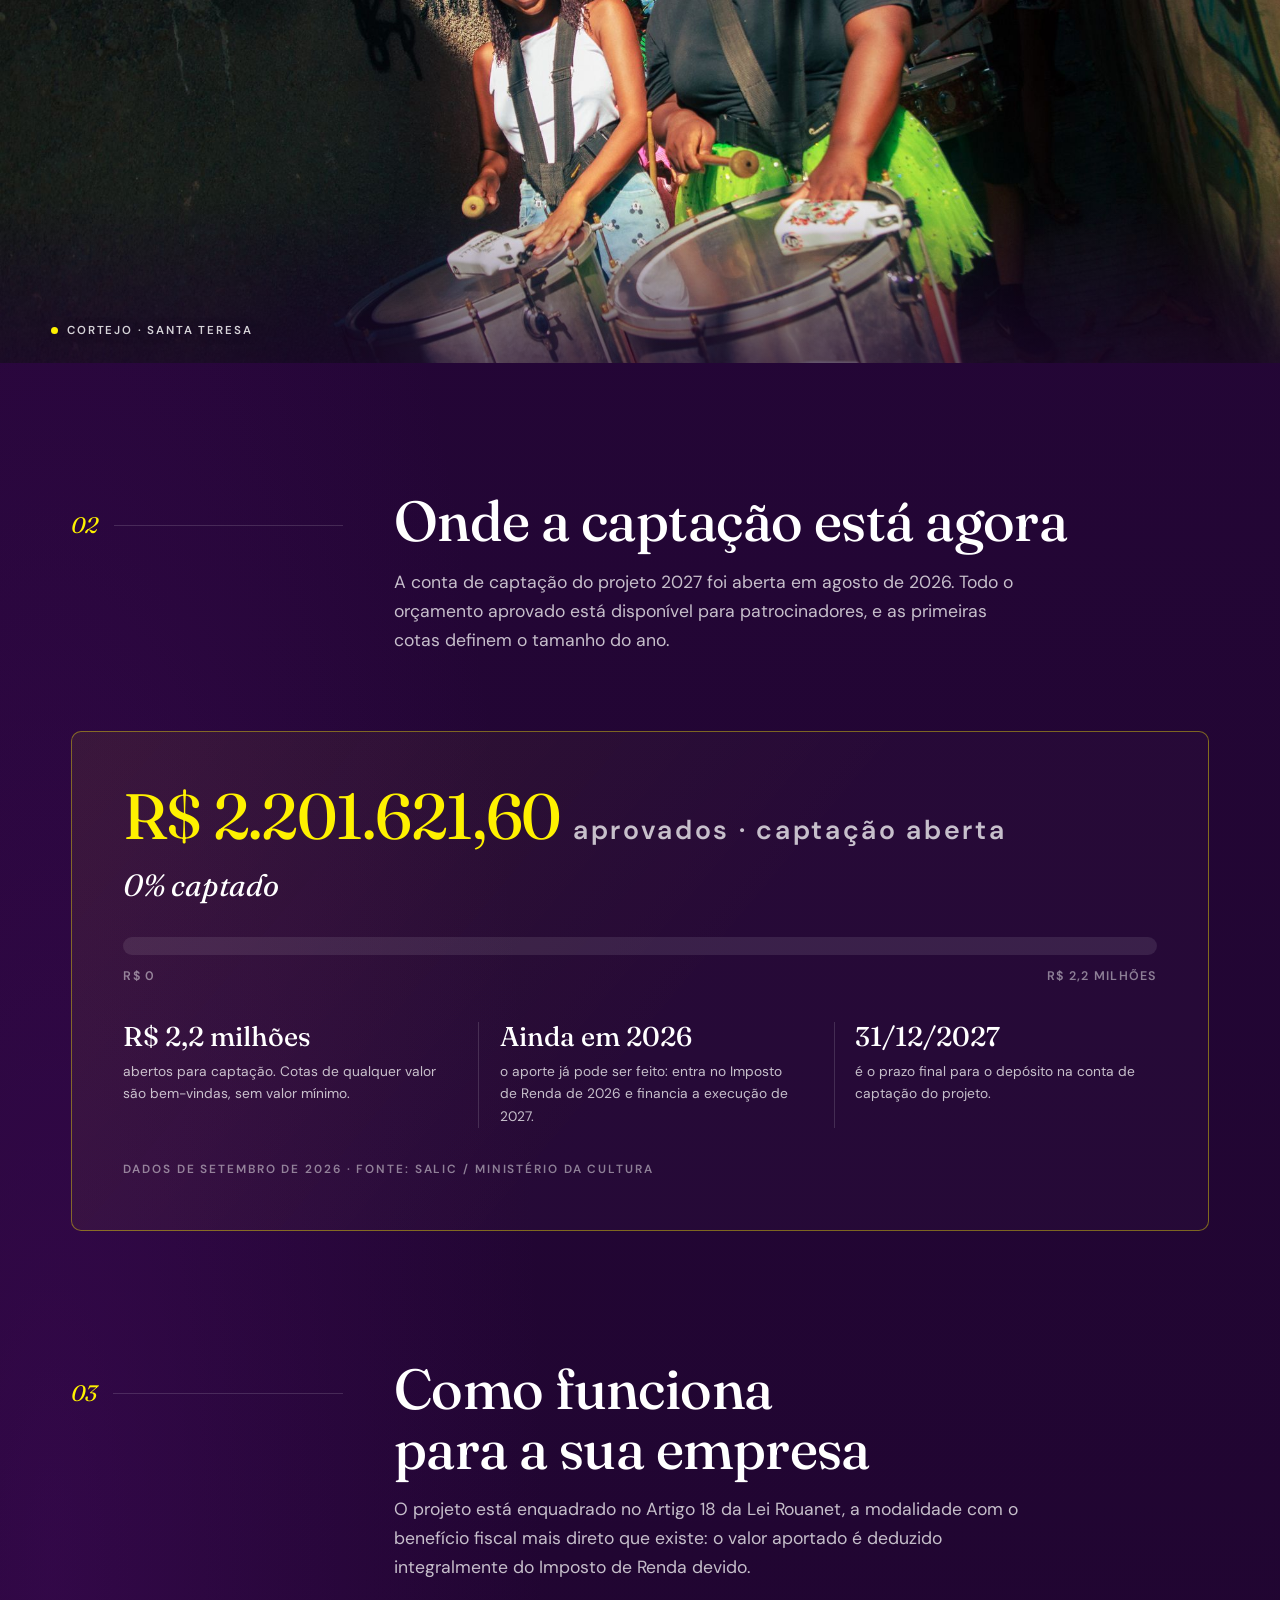
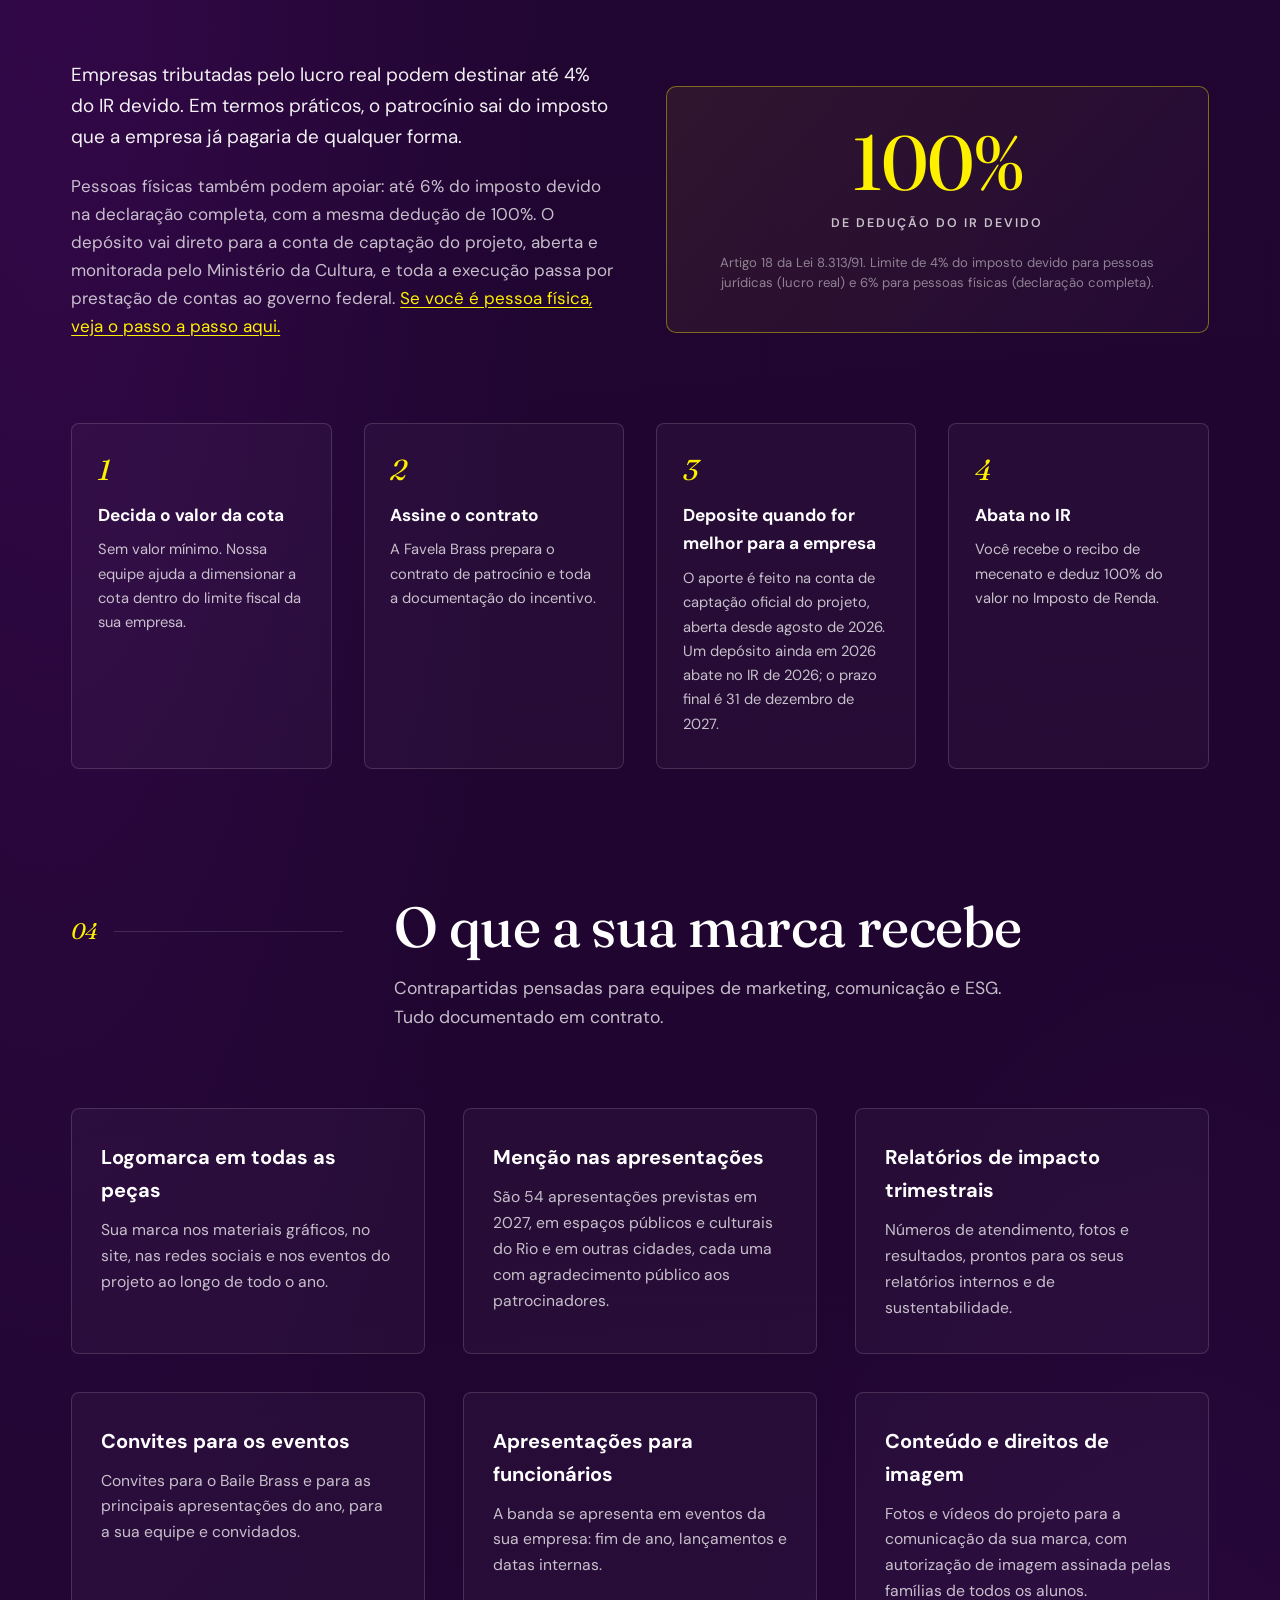
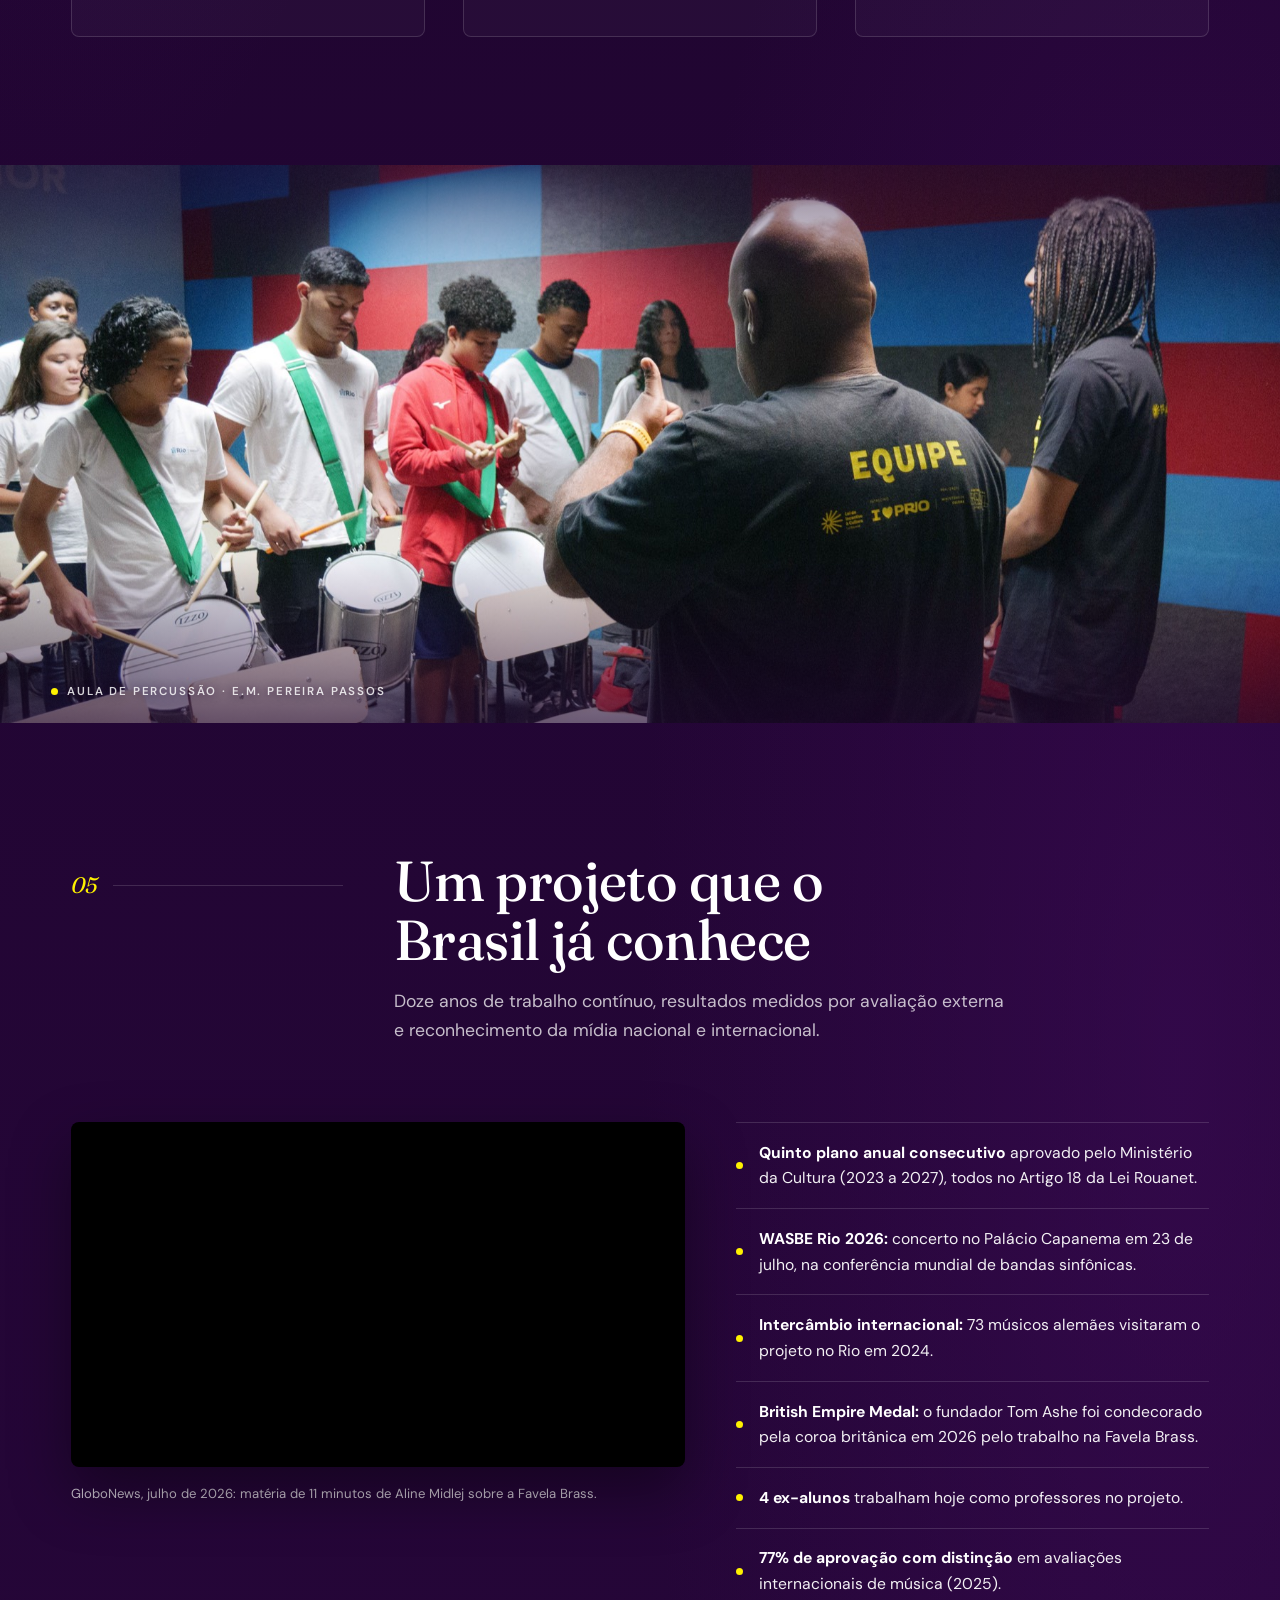
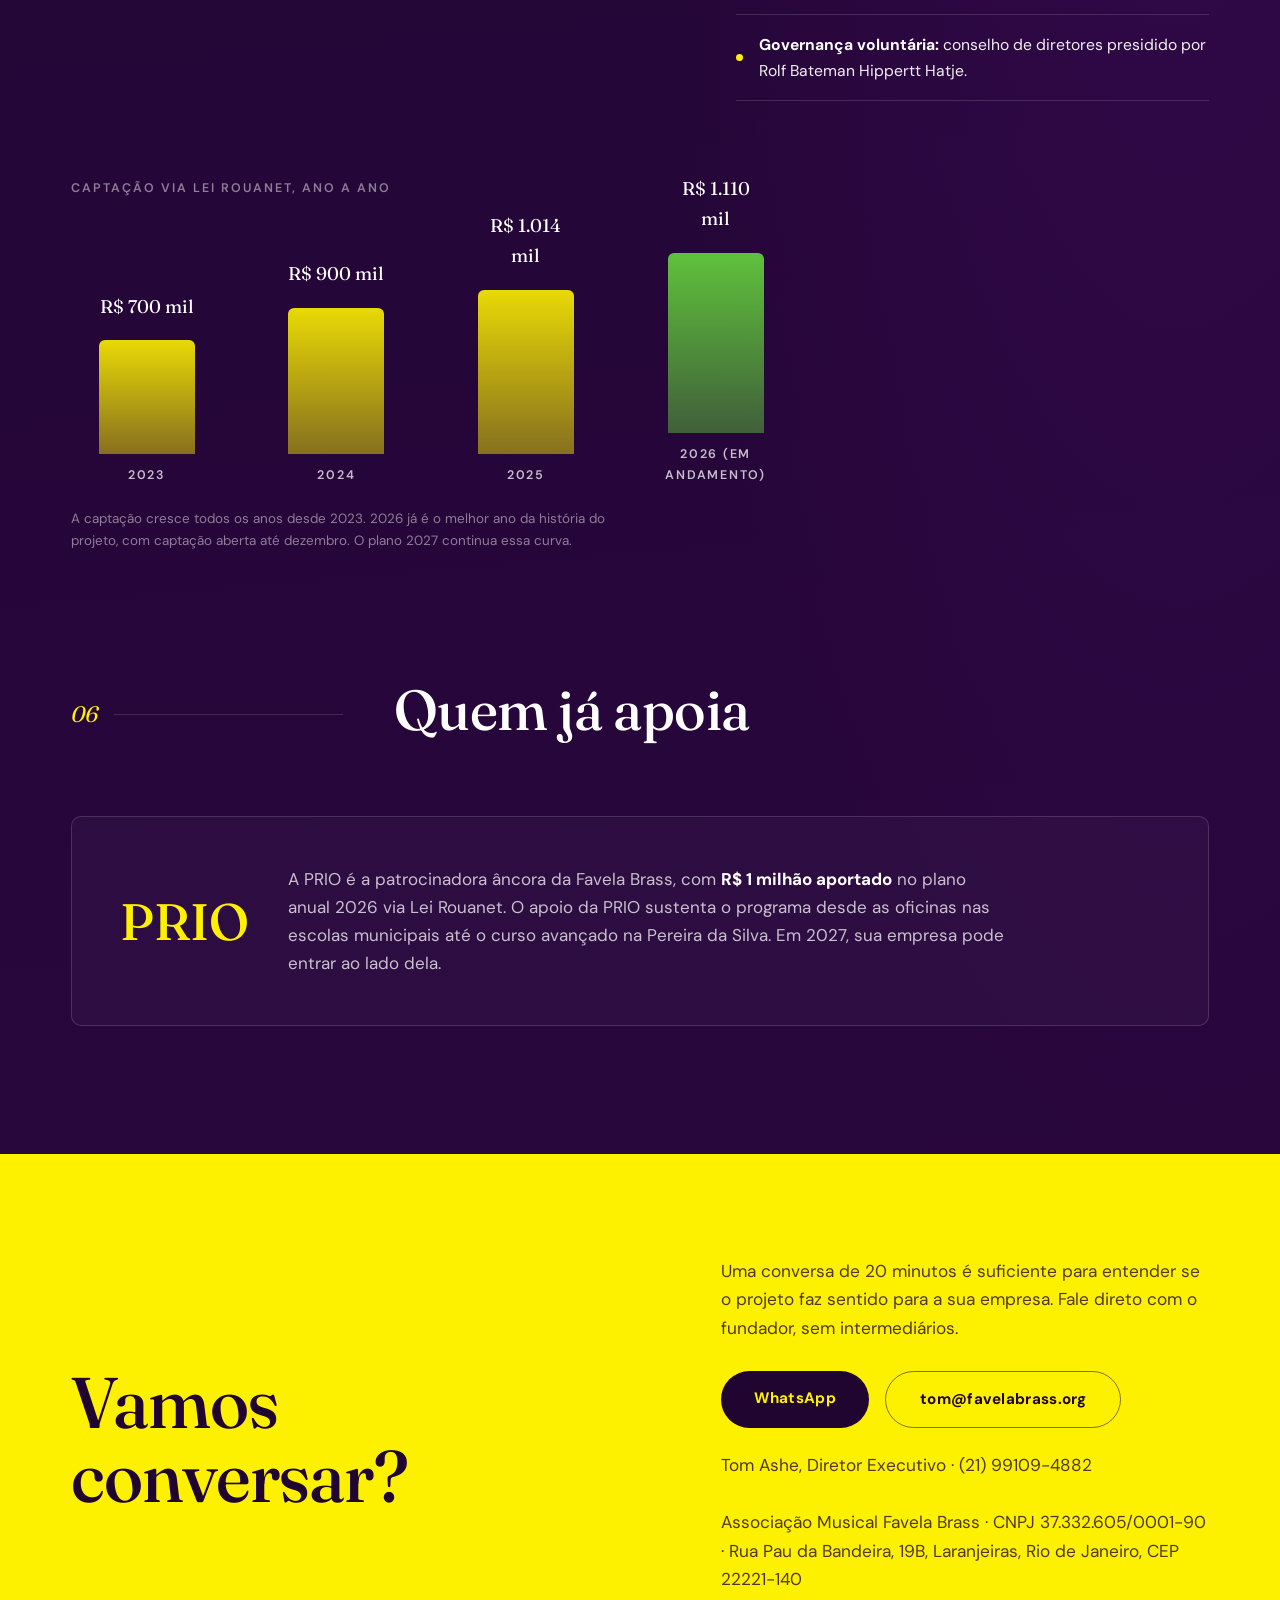
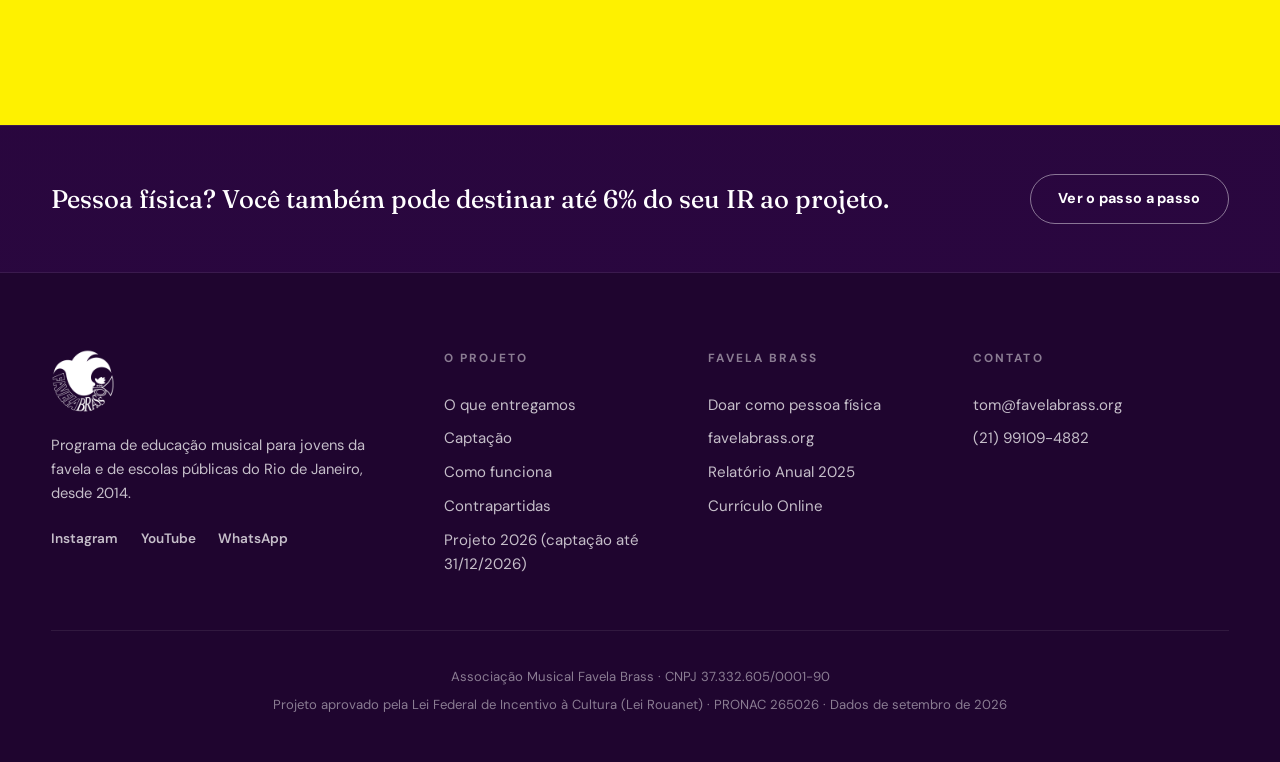
==== commit 33f1bcbb: "Unpark /2027/: PRONAC 265026 aprovado (R$ 2.201.621,60), captação aberta; raiz aponta para 2027 - 20" ====
--- a/index.html
+++ b/index.html
@@ -3,16 +3,15 @@
 <head>
 <meta charset="UTF-8">
 <!-- Raiz redireciona para o ano com captação ativa.
-     A página /2027/ está PARADA (git history, commit 6e48c6c): a FB não
-     apresenta projeto antes da aprovação do MinC. Quando o plano 2027 for
-     aprovado, restaurar /2027/ com PRONAC e valor reais e apontar a raiz
-     para ele. Até lá, só existe /2026/. -->
-<meta http-equiv="refresh" content="0; url=/2026/">
-<link rel="canonical" href="https://rouanet.favelabrass.org/2026/">
+     Desde 08/09/2026 aponta para /2027/ (PRONAC 265026, aprovado, captação
+     aberta). /2026/ continua no ar até o fim da captação 2026 (31/12/2026)
+     e segue linkado a partir do seletor de ano e do rodapé. -->
+<meta http-equiv="refresh" content="0; url=/2027/">
+<link rel="canonical" href="https://rouanet.favelabrass.org/2027/">
 <title>Favela Brass · Lei Rouanet</title>
-<script>location.replace('/2026/');</script>
+<script>location.replace('/2027/');</script>
 </head>
 <body>
-<p><a href="/2026/">Patrocine a Favela Brass via Lei Rouanet: projeto 2026</a></p>
+<p><a href="/2027/">Patrocine a Favela Brass via Lei Rouanet: projeto 2027</a></p>
 </body>
 </html>
